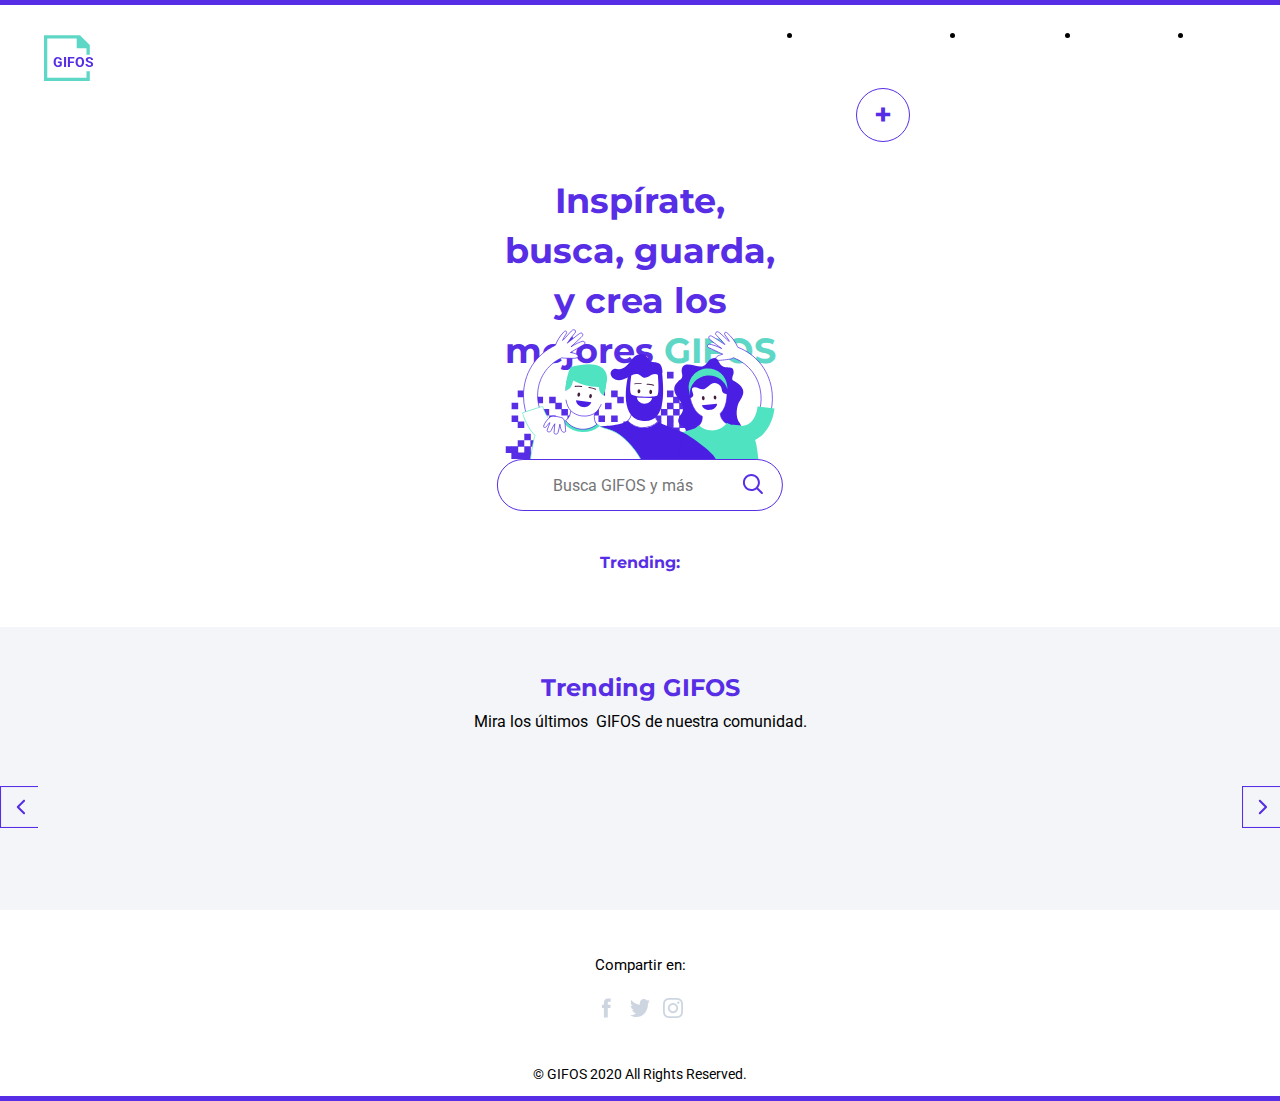
==== index.html @ 9d818194 "Update to styles on Home" ====
<!DOCTYPE html>
<html id="html" lang="en">

<head>
    <meta charset="UTF-8">
    <meta name="viewport" content="width=device-width, initial-scale=1.0">
    <link rel="stylesheet" href="https://cdnjs.cloudflare.com/ajax/libs/font-awesome/4.7.0/css/font-awesome.min.css">
    <link rel="stylesheet" href="./css/main.css">
    <title>GIFOS</title>
    <link rel="shortcut icon" type="image/jpg" href="./assets/Logo-modo-noc.svg" />
</head>

<body class="page-wrapper">
    <div class="border-top"></div>
    <header class="header">
        <div class="logo__container">

            <!--Desktop light mode-->
            <svg width="48.8px" id="logo-desktop__light-mode" height="48.8px" viewBox="0 0 63 60" version="1.1"
                xmlns="http://www.w3.org/2000/svg" xmlns:xlink="http://www.w3.org/1999/xlink">
                <defs>
                    <polygon id="path-1"
                        points="0.494619458 0.526112695 58.2715334 0.526112695 58.2715334 24.1695652 0.494619458 24.1695652">
                    </polygon>
                </defs>
                <g id="GIFOS" stroke="none" stroke-width="1" fill="none" fill-rule="evenodd">
                    <g id="00-UI-Kit" transform="translate(-156.000000, -2463.000000)">
                        <g id="logo-desktop" transform="translate(156.000000, 2463.000000)">
                            <g id="Group-5">
                                <polygon id="Fill-1" fill="#5ED7C6"
                                    points="0 -0.0002 0 59.1084314 59.1086314 59.1084314 59.1086314 46.4422961 54.8865863 46.4422961 54.8865863 54.8863863 4.2220451 54.8863863 4.2220451 4.2218451 42.220451 4.2218451 42.220451 16.8879804 54.8865863 16.8879804 54.8865863 25.332915 59.1086314 25.332915 59.1086314 12.6659353 46.4424961 -0.0002">
                                </polygon>
                                <g id="Group-4" transform="translate(9.000000, 20.000000)">
                                    <mask id="mask-2" fill="white">
                                        <use xlink:href="#path-1"></use>
                                    </mask>
                                    <g id="Clip-3"></g>
                                    <text id="GIFOS" mask="url(#mask-2)" font-family="Roboto-Black, Roboto"
                                        font-size="18" font-weight="700" fill="#572EE5">
                                        <tspan x="3" y="21" class="logo__text">GIFOS</tspan>
                                    </text>
                                </g>
                            </g>
                        </g>
                    </g>
                </g>
            </svg>

            <!--Desktop dark mode-->
            <svg width="48.8px" height="48.8px" class="logo__desktop--noc hidden" viewBox="0 0 63 60" version="1.1"
                xmlns="http://www.w3.org/2000/svg" xmlns:xlink="http://www.w3.org/1999/xlink">
                <defs>
                    <polygon id="path-1"
                        points="0.494619458 0.526112695 58.2715334 0.526112695 58.2715334 24.1695652 0.494619458 24.1695652">
                    </polygon>
                </defs>
                <g id="GIFOS" stroke="none" stroke-width="1" fill="none" fill-rule="evenodd">
                    <g id="16-UI-Kit-Modo-Nocturno" transform="translate(-156.000000, -305.000000)">
                        <g id="Logo-modo-noc" transform="translate(156.000000, 305.000000)">
                            <g id="Group-5">
                                <polygon id="Fill-1" fill="#5ED7C6"
                                    points="0 -0.0002 0 59.1084314 59.1086314 59.1084314 59.1086314 46.4422961 54.8865863 46.4422961 54.8865863 54.8863863 4.2220451 54.8863863 4.2220451 4.2218451 42.220451 4.2218451 42.220451 16.8879804 54.8865863 16.8879804 54.8865863 25.332915 59.1086314 25.332915 59.1086314 12.6659353 46.4424961 -0.0002">
                                </polygon>
                                <g id="Group-4" transform="translate(9.000000, 20.000000)">
                                    <mask id="mask-2" fill="white">
                                        <use xlink:href="#path-1"></use>
                                    </mask>
                                    <g id="Clip-3"></g>
                                    <text id="GIFOS" mask="url(#mask-2)" font-family="Roboto-Black, Roboto"
                                        font-size="18" font-weight="700" fill="#FFFFFF">
                                        <tspan x="3" y="21">GIFOS</tspan>
                                    </text>
                                </g>
                            </g>
                        </g>
                    </g>
                </g>
            </svg>


        </div>
        <nav>
            <!-- <img class="hamburger" id="hamburger" src="./assets/burger.svg" alt="menu-button"> -->
            <div class="hamburger" id="hamburger"></div>
            <div class="hamburger-close"></div>


            <ul class="menu" id="menu">
                <li class="dark-mode mobile"><a href="javascript:void(0)" class="dark-mode-text">Modo Nocturno</a></li>
                <!-- <li class="dark-mode desktop"><a href="javascript:void(0)" class="dark-mode-text">MODO NOCTURNO</a></li> -->
                <li class="menu-separator"></li>
                <li class="day-mode" id="hidden"><a href="javascript:void(0)" class="light-mode-text"></a></li>
                <!-- <li class="menu-separator mobile-separator"></li> -->
                <li><a href="/pages/favorites.html" class="mobile">Favoritos</a></li>
                <!-- <li><a href="/pages/favorites.html">FAVORITOS</a></li> -->
                <li class="menu-separator mobile-separator"></li>
                <li><a href="/pages/my-gifos.html">Mis Gifos</a></li>
                <!-- <li><a href="/pages/my-gifos.html">MIS GIFOS</a></li> -->
                <li class="menu-separator mobile-separator"></li>
                <li class="mobile"><a href="/pages/create-gifo.html">Crear Gifos</a></li>
                <!-- <li class="mobile"><a href="/pages/create-gifo.html">CREAR GIFOS</a></li> -->
            </ul>

            <!-- <ul>
                <li class="link link-mobile"><a href="javascript:void(0)" id="nocturne-mode-mobile">Modo Nocturno</a>
                </li>
                <li class="link link-desktop"><a href="javascript:void(0)" id="nocturne-mode-desktop">MODO NOCTURNO</a>
                </li>

                <li class="menu-separator"></li>

                <li class="link link-mobile"><a href="./pages/favorites.html">Favoritos</a></li>
                <li class="link link-desktop"><a href="./pages/favorites.html">FAVORITOS</a></li>

                <li class="menu-separator"></li>

                <li class="link link-mobile"><a href="./pages/my-gifos.html">Mis GIFOS</a></li>
                <li class="link link-desktop"><a href="./pages/my-gifos.html">MIS GIFOS</a></li>

                <li class="menu-separator"></li>

                <li class="link link-mobile"><a href="./pages/create-gifo.html">Crear GIFO</a></li>

                <li class="menu-separator"></li>

                <li class="button-link"><a href="./pages/create-gifo.html" class="create-gifo-button"
                        aria-label="Crear gifo"></a></li>
            </ul> -->

            <a href="./pages/create-gifo.html">
                <div class="floating-button-container">
                    <div class="floating__button">+</div>
                </div>
            </a>
        </nav>

    </header>

    <section class="hero">
        <div class="hero__container">
            <div class="hero__title--container">
                <h1>Inspírate, busca, guarda, y crea los mejores <span class="hero__container-gifos">GIFOS</span></h1>
            </div>
            <div class="hero__hero-image--container">
                <img src="./assets/ilustra_header.svg" class="hero__image" alt="hero image">
            </div>
            <div class="hero-search-bar-container">
                <div class="hero-search-bar">
                    <input class="hero-search__input" type="text" placeholder="Busca GIFOS y más">
                    <div class="hero-search__separator" id="hero-search__separator"></div>
                    <ul id="hero-search__automcomplete-box">
                        <!--Autocomplete suggestions-->
                    </ul>

                </div>
                <!-- <button type="submit" id="hero__search"><i class="fa fa-search hero__search"></i></button> -->
                <i class="hero__search-icon" id="hero__search-icon"></i>
                <i class="hero__search-toggle-icon" id="hero__search-toggle-icon"></i>
                <i class="hero__cancel-search-icon" id="hero__cancel-search-icon"></i>
            </div>

        </div>

        <div class="hero__trending">
            <p class="hero__trending--title">Trending:</p>
            <p class="hero__trending-terms-container">
                <!--Trending search terms-->
            </p>
        </div>

        <div class="search-results-container">
            <div class="search-bar__line-divider" id="search-bar__line-divider"></div>
            <h3 class="search-title"></h3>
            <div class="search-results"></div>
        </div>
        <div class="button-container">
            <button id="show-more-home" class="show-more-home" type="button">VER MAS</button>
        </div>
    </section>

    <div class="modal" id="modal">
    </div>

    <section class="trending-gifos">
        <div class="trending-gifos-text">
            <h2 class="trending-gifos-text-title">Trending GIFOS</h2>
            <div class="trending-gifos-text-content-container">
                <p class="trending-gifos-text-text-content">Mira los últimos &nbsp;</p>
                <p class="trending-gifos-text-text-content"> GIFOS de nuestra comunidad.</p>
            </div>
        </div>

        <div class="trending-gifos-gif-container">
            <div class="arrow-left"></div>

            <div class="trending-gifos-slider-container">
                <!--Trending GIF results-->
            </div>

            <div class="arrow-right"></div>
        </div>
    </section>

    <footer>
        <div class="footer-social-container">
            <h3>Compartir en:</h3>
            <div class="social-icon-container">
                <a href="https://www.facebook.com/" target="_blank" title="Facebook" class="facebook-icon">
                </a>
                <a href="https://www.twitter.com/" target="_blank" title="Twitter" class="twitter-icon"></a>
                <a href="https://www.instagram.com/" target="_blank" title="Instagram" class="instagram-icon">
                </a>
            </div>
        </div>
        <div class="brand-container">
            <h3>&copy; GIFOS 2020 All Rights Reserved.</h3>
        </div>
    </footer>

    <div class="border-bottom"></div>

    <script type="module" src="./js/main.js"></script>
</body>

</html>
---- css/main.css ----
/* Fonts (Bold)*/
@import url("https://fonts.googleapis.com/css2?family=Montserrat:wght@700&display=swap");
/* Fonts (medium)*/
@import url("https://fonts.googleapis.com/css2?family=Montserrat:wght@500&display=swap");
@import url("https://fonts.googleapis.com/css2?family=Roboto&display=swap");
/*bold*/
/*regular*/
:root {
  --top-bottom-borders: #572EE5;
  --background-main-color: white;
  --primary-color: #572EE5;
  --primary-color-menu-display: var(--primary-color);
  --primary-text-color: var(--primary-color);
  --trending-terms-color: var(--primary-color);
  --input-background: white;
  --input-text-color: black;
  --background-trending-section: #F3F5F8;
  --standard-text-color: black;
  --search-icon: url('../../assets/icon-search.svg');
  --input-close-button: url('../../assets/close.svg');
  --hamburger: url('../../assets/burger.svg');
  --close-hamburger: url('../../assets/close.svg');
  --desktop-logo: url('../../assets/logo-desktop.svg');
  --hero-search-separator: #222326;
  --border: #572EE5;
  --button-background: white;
  --facebook-icon: url('../../assets/icon_facebook.svg');
  --facebook-icon-hover: url('../../assets/icon_facebook_hover.svg');
  --twitter-icon: url('../../assets/icon-twitter.svg');
  --twitter-icon-hover: url('../../assets/icon-twitter-hover.svg');
  --instagram-icon: url('../../assets/icon_instagram.svg');
  --instagram-icon-hover: url('../../assets/icon_instagram-hover.svg');
}

.dark-mode {
  --top-bottom-borders: black;
  --background-main-color: #37383C;
  --primary-color: white;
  --primary-color-menu-display: black;
  --primary-text-color: var(--primary-color);
  --trending-terms-color: var(--primary-color);
  --input-background: var(--background-main-color);
  --input-text-color: var(--primary-color);
  --auto-complete-text: var(--primary-color);
  --auto-complete-text-on-hover: #2e2d2d;
  --background-trending-section: #222326;
  --standard-text-color: var(--primary-color);
  --search-icon: url('../../assets/icon-search-modo-noct.svg');
  --input-close-button: url('../../assets/close-modo-noct.svg');
  --hamburger: url('../../assets/burger-modo-noct.svg');
  --close-hamburger: url('../../assets/close-modo-noct.svg');
  --hero-search-separator: white;
  --desktop-logo: url('../../assets/Logo-modo-noc.svg');
  --border: white;
  --button-background: #37383C;
  --facebook-icon: url('../../assets/icon_facebook.svg');
  --facebook-icon-hover: url('../../assets/icon_facebook_noc.svg');
  --twitter-icon: url('../../assets/icon-twitter.svg');
  --twitter-icon-hover: url('../../assets/icon_twitter_noc.svg');
  --instagram-icon: url('../../assets/icon_instagram.svg');
  --instagram-icon-hover: url('../../assets/icon_instagram_noc.svg');
}

/*Resets */
*, html {
  margin: 0;
  padding: 0;
  -webkit-box-sizing: border-box;
          box-sizing: border-box;
}

/* Utilities*/
.hidden {
  display: none;
}

#hidden {
  display: none;
}

.unhidden {
  display: block;
}

.title {
  line-height: 30px;
  font-family: "Montserrat", sans-serif;
  color: #572EE5;
  font-weight: 700;
  text-align: center;
}

.page-wrapper {
  margin: 0 auto;
}

.icon-container {
  display: -webkit-box;
  display: -ms-flexbox;
  display: flex;
  position: absolute;
  top: 10px;
  right: 5px;
  opacity: 0;
}

.gif-user {
  display: none;
}

.gif-title {
  display: none;
}

.search-results__gif-container:hover .icon-container {
  opacity: 1;
}

.search-results__gif-container:hover .gif-user {
  position: absolute;
  bottom: 80px;
  left: 18px;
  font-family: "Roboto", sans-serif;
  font-weight: 400;
  font-size: 15px;
  color: #FFFFFF;
  text-align: left;
  opacity: 1;
  display: block;
}

.search-results__gif-container:hover .gif-title {
  position: absolute;
  bottom: 40px;
  left: 18px;
  font-family: 'Roboto', sans-serif;
  font-weight: 700;
  font-size: 16px;
  color: #FFFFFF;
  text-align: left;
  opacity: 1;
  height: 36px;
  width: 80%;
  display: block;
}

.icon-fav-false {
  height: 32px;
  width: 32px;
  background-image: url("../../assets/icon-fav.svg");
  background-color: #cccccc;
  /* Used if the image is unavailable */
  background-position: center;
  /* Center the image */
  background-repeat: no-repeat;
  /* Do not repeat the image */
  background-size: contain;
  /* Resize the background image to cover the entire container */
  border-radius: 6px;
  cursor: pointer;
  opacity: 0.7;
  margin-left: 21px;
}

.icon-fav-false:hover {
  background-image: url("../../assets/icon-fav-hover.svg");
  background-color: #FFFFFF;
  opacity: 1;
}

.icon-fav-false:active {
  background-image: url("../../assets/icon-fav-active.svg");
  background-color: #FFFFFF;
  -webkit-transform: scale(0.98);
          transform: scale(0.98);
}

.icon-fav-true {
  height: 32px;
  width: 32px;
  background-image: url("../../assets/icon-fav-active.svg");
  background-color: #cccccc;
  /* Used if the image is unavailable */
  background-position: center;
  /* Center the image */
  background-repeat: no-repeat;
  /* Do not repeat the image */
  background-size: contain;
  /* Resize the background image to cover the entire container */
  border-radius: 6px;
  cursor: pointer;
  opacity: 0.9;
  margin-left: 21px;
}

.icon-fav-true:hover {
  background-image: url("../../assets/icon-fav-active.svg");
  background-color: #FFFFFF;
  opacity: 1;
}

.icon-fav-true:active {
  background-image: url("../../assets/icon-fav.svg");
  background-color: #FFFFFF;
  -webkit-transform: scale(0.98);
          transform: scale(0.98);
}

.icon-download {
  height: 32px;
  width: 32px;
  background-image: url("../../assets/icon-download.svg");
  background-color: #cccccc;
  /* Used if the image is unavailable */
  background-position: center;
  /* Center the image */
  background-repeat: no-repeat;
  /* Do not repeat the image */
  background-size: contain;
  /* Resize the background image to cover the entire container */
  border-radius: 6px;
  cursor: pointer;
  opacity: 0.7;
  margin-left: 11px;
}

.icon-download:hover {
  background-image: url("../../assets/icon-download-hover.svg");
  background-color: #FFFFFF;
  opacity: 1;
}

.icon-download:active {
  -webkit-transform: scale(0.98);
          transform: scale(0.98);
}

.icon-expand {
  height: 32px;
  width: 32px;
  background-image: url("../../assets/icon-max-normal.svg");
  background-color: #cccccc;
  /* Used if the image is unavailable */
  background-position: center;
  /* Center the image */
  background-repeat: no-repeat;
  /* Do not repeat the image */
  background-size: contain;
  /* Resize the background image to cover the entire container */
  border-radius: 6px;
  cursor: pointer;
  opacity: 0.7;
  margin-right: 5px;
  margin-left: 10px;
}

.icon-expand:hover {
  background-image: url("../../assets/icon-max-hover.svg");
  background-color: #FFFFFF;
  opacity: 1;
}

.icon-expand:active {
  -webkit-transform: scale(0.98);
          transform: scale(0.98);
}

footer {
  border-bottom: 5px solid var(--top-bottom-borders);
  background-color: var(--background-main-color);
}

.footer-social-container {
  padding-top: 46px;
}

.footer-social-container h3 {
  font-family: "Roboto", sans-serif;
  font-weight: 400;
  font-size: 15px;
  color: var(--standard-text-color);
  letter-spacing: 0;
  text-align: center;
}

.footer-social-container .social-icon-container {
  display: -webkit-box;
  display: -ms-flexbox;
  display: flex;
  -ms-flex-pack: distribute;
      justify-content: space-around;
  -webkit-box-align: center;
      -ms-flex-align: center;
          align-items: center;
  text-align: center;
  width: 100px;
  padding-top: 24px;
  margin: 0 auto;
}

.footer-social-container .social-icon-container a {
  text-decoration: none;
}

.footer-social-container .social-icon-container .facebook-icon {
  height: 20px;
  width: 20px;
  background-image: var(--facebook-icon);
  background-color: transparent;
  background-position: center;
  background-repeat: no-repeat;
  background-size: contain;
  cursor: pointer;
}

.footer-social-container .social-icon-container .facebook-icon:hover {
  background-image: var(--facebook-icon-hover);
}

.footer-social-container .social-icon-container .twitter-icon {
  height: 20px;
  width: 20px;
  background-image: var(--twitter-icon);
  background-color: transparent;
  background-position: center;
  background-repeat: no-repeat;
  background-size: contain;
  cursor: pointer;
}

.footer-social-container .social-icon-container .twitter-icon:hover {
  background-image: var(--twitter-icon-hover);
}

.footer-social-container .social-icon-container .instagram-icon {
  height: 20px;
  width: 20px;
  background-image: var(--instagram-icon);
  background-color: transparent;
  background-position: center;
  background-repeat: no-repeat;
  background-size: contain;
  cursor: pointer;
}

.footer-social-container .social-icon-container .instagram-icon:hover {
  background-image: var(--instagram-icon-hover);
}

.brand-container h3 {
  font-family: "Roboto", sans-serif;
  font-weight: 400;
  font-size: 14px;
  color: var(--standard-text-color);
  letter-spacing: 0;
  line-height: 20px;
  text-align: center;
  padding-top: 46px;
  padding-bottom: 12px;
}

/*Header*/
.border-top {
  border-top: solid var(--top-bottom-borders) 5px;
}

header {
  display: -webkit-box;
  display: -ms-flexbox;
  display: flex;
  -webkit-box-pack: justify;
      -ms-flex-pack: justify;
          justify-content: space-between;
  height: 95px;
  background-color: var(--background-main-color);
}

.header {
  background-color: var(--background-main-color);
}

.logo__container {
  margin-left: 22px;
}

.logo__container svg {
  margin-top: 29px;
  margin-left: 22px;
}

.logo__desktop, .logo__desktop--noc {
  width: 68px;
  height: 60px;
}

/*Hamburguer Menu*/
.hamburger {
  background-image: var(--hamburger);
  width: 15px;
  margin: 47px 26px 34px 0;
  height: 14px;
  -webkit-box-ordinal-group: 3;
      -ms-flex-order: 2;
          order: 2;
  z-index: 2000;
}

@media screen and (min-width: 980px) {
  .hamburger {
    display: none;
  }
}

.hamburger.hamburger-close {
  display: block;
  background-image: var(--close-hamburger);
  width: 15px;
  margin: 47px 26px 34px 0;
  height: 14px;
  -webkit-box-ordinal-group: 3;
      -ms-flex-order: 2;
          order: 2;
  z-index: 2000;
  position: relative;
  top: -61px;
}

@media screen and (min-width: 980px) {
  .hamburger.hamburger-close {
    display: none;
  }
}

.unhide {
  display: block;
}

.hide {
  display: none;
}

.menu {
  display: none;
}

@media screen and (min-width: 980px) {
  .menu {
    display: -webkit-box;
    display: -ms-flexbox;
    display: flex;
    -webkit-box-pack: justify;
        -ms-flex-pack: justify;
            justify-content: space-between;
  }
}

.menu.display {
  display: -webkit-box;
  display: -ms-flexbox;
  display: flex;
  -webkit-box-orient: vertical;
  -webkit-box-direction: normal;
      -ms-flex-direction: column;
          flex-direction: column;
  -webkit-box-pack: center;
      -ms-flex-pack: center;
          justify-content: center;
  width: 100vw;
  height: 100vh;
  max-height: 100vh;
  background-color: var(--primary-color-menu-display);
  opacity: 1;
  z-index: 100;
  top: 95px;
  position: absolute;
  left: 0;
  text-align: center;
}

ul#menu li a {
  color: #FFFFFF;
  font-family: 'Montserrat', sans-serif;
  font-size: 15px;
  font-weight: 700;
  letter-spacing: 0;
  line-height: 60px;
  text-decoration: none;
  position: relative;
  padding-bottom: 2px;
  top: -21rem;
}

ul#menu li a::after {
  background: none repeat scroll 0 0 transparent;
  content: "";
  bottom: 0;
  display: block;
  height: 2px;
  left: 50%;
  position: absolute;
  background: #5ED7C6;
  -webkit-transition: width 0.3s ease 0s, left 0.3s ease 0s;
  transition: width 0.3s ease 0s, left 0.3s ease 0s;
  width: 0;
}

ul#menu li a:hover::after {
  width: 100%;
  left: 0;
}

ul#menu a, a:active, .menu-separator {
  position: relative;
  top: -21rem;
}

.menu-separator {
  opacity: 0.5;
  border: 1px solid white;
  width: 41px;
  background-color: white;
  list-style-type: none;
  margin: 0 auto;
}

a {
  color: white;
  font-family: "Montserrat", sans-serif;
  font-size: 15px;
  font-weight: 700;
  letter-spacing: 0;
  line-height: 60px;
  text-decoration: none;
  position: relative;
  padding-bottom: 2px;
}

a:link, a:visited {
  text-decoration: none;
}

@media screen and (min-width: 980px) {
  .floating-button-container {
    margin-top: 23px;
    margin-right: 156px;
    margin-left: 53px;
  }
}

/*Floating Action Button*/
.floating__button {
  border-radius: 100%;
  background-color: white;
  width: 54px;
  height: 54px;
  color: var(--primary-color);
  outline: none;
  border: 1px solid var(--primary-color);
  display: none;
}

@media screen and (min-width: 980px) {
  .floating__button {
    display: -webkit-box;
    display: -ms-flexbox;
    display: flex;
    -webkit-box-pack: center;
        -ms-flex-pack: center;
            justify-content: center;
    -webkit-box-align: center;
        -ms-flex-align: center;
            align-items: center;
    font-size: 30px;
    font-weight: 700;
    cursor: pointer;
  }
}

@media screen and (min-width: 980px) {
  .floating__button:hover {
    background-color: var(--primary-color);
    color: white;
    -webkit-transition: all ease 0.3s;
    transition: all ease 0.3s;
  }
}

.kc_fab_main_btn:focus {
  -webkit-transform: scale(1.1);
          transform: scale(1.1);
  transform: rotate(45deg);
  -ms-transform: rotate(45deg);
  -webkit-transform: rotate(45deg);
}

.favoritos__title--container {
  width: 100%;
  display: -webkit-box;
  display: -ms-flexbox;
  display: flex;
  -webkit-box-align: center;
      -ms-flex-align: center;
          align-items: center;
  -ms-flex-line-pack: center;
      align-content: center;
  -webkit-box-pack: center;
      -ms-flex-pack: center;
          justify-content: center;
  -webkit-box-orient: vertical;
  -webkit-box-direction: normal;
      -ms-flex-direction: column;
          flex-direction: column;
}

.favoritos-gif-container {
  position: relative;
  display: -ms-grid;
  display: grid;
  -ms-grid-columns: (minmax(220px, 330px))[4];
      grid-template-columns: repeat(4, minmax(220px, 330px));
  gap: 30px;
  padding: 0 156px;
}

@media screen and (min-width: 499px) {
  .favoritos-gif-container {
    -ms-grid-columns: (auto)[4];
        grid-template-columns: repeat(4, auto);
  }
}

.favoritos-container {
  text-align: center;
}

.title-favoritos {
  margin-bottom: 46px;
}

.show-more-favorites {
  width: 127px;
  height: 50px;
  border: 1px solid #572EE5;
  border-radius: 25px;
  font-family: "Montserrat", sans-serif;
  font-weight: 700;
  font-size: 13px;
  background-color: white;
  color: #572EE5;
  letter-spacing: 0;
  text-align: center;
  display: none;
}

.show-more-favorites:hover {
  color: white;
  background-color: #572EE5;
  cursor: pointer;
}

.show-more-favorites:active {
  -webkit-transform: scale(0.98);
          transform: scale(0.98);
}

.show-more-favorites:focus {
  outline: none;
}

.no-results-container {
  -ms-grid-column: 1;
  -ms-grid-column-span: 5;
  grid-column: 1 / span 5;
  margin-top: 100px;
  margin-bottom: 150px;
}

.no-results-container img {
  height: 150px;
  width: 100%;
}

.no-results-container p {
  font-family: "Montserrat", sans-serif;
  font-weight: 700;
  font-size: 22px;
  color: #5ED7C6;
  text-align: center;
  line-height: 25px;
  margin-top: 30px;
}

.favorites-container {
  display: -ms-grid;
  display: grid;
  position: relative;
  gap: 30px;
  -ms-grid-columns: (minmax(220px, 330px))[4];
      grid-template-columns: repeat(4, minmax(220px, 330px));
  padding: 0 156px;
}

.favorites-gif__container {
  position: relative;
  height: 200px;
  width: 100%;
  overflow: hidden;
}

.favorites-gif__container:hover .trending-gifos-gif__overlay {
  opacity: 0.7;
  width: 100%;
  height: 100%;
}

.favorites-gif__container:hover .icon-container {
  opacity: 1;
}

.favorites-gif__container:hover .gif-user {
  position: absolute;
  bottom: 80px;
  left: 18px;
  font-family: "Roboto", sans-serif;
  font-weight: 400;
  font-size: 15px;
  color: #FFFFFF;
  text-align: left;
  opacity: 1;
  display: block;
}

.favorites-gif__container:hover .gif-title {
  position: absolute;
  bottom: 40px;
  left: 18px;
  font-family: 'Roboto', sans-serif;
  font-weight: 700;
  font-size: 16px;
  color: #FFFFFF;
  text-align: left;
  opacity: 1;
  height: 36px;
  width: 80%;
  display: block;
}

.my-gifos {
  padding-top: 35px;
}

.my-gifos__title--container {
  display: -webkit-box;
  display: -ms-flexbox;
  display: flex;
  width: 100%;
  -webkit-box-align: center;
      -ms-flex-align: center;
          align-items: center;
  -ms-flex-line-pack: center;
      align-content: center;
  -webkit-box-orient: vertical;
  -webkit-box-direction: normal;
      -ms-flex-direction: column;
          flex-direction: column;
}

.mis-gifos-gif-container {
  position: relative;
  display: -ms-grid;
  display: grid;
  -ms-grid-columns: (minmax(220px, 330px))[4];
      grid-template-columns: repeat(4, minmax(220px, 330px));
  gap: 30px;
  padding: 0 156px;
}

@media screen and (min-width: 499px) {
  .mis-gifos-gif-container {
    -ms-grid-columns: (auto)[4];
        grid-template-columns: repeat(4, auto);
  }
}

.mis-gifos-gif__container {
  position: relative;
  height: 200px;
  width: 100%;
  overflow: hidden;
}

.mis-gifos-gif__container:hover .trending-gifos-gif__overlay {
  opacity: 0.7;
  width: 100%;
  height: 100%;
}

.mis-gifos-gif__container:hover .icon-container {
  opacity: 1;
}

.mis-gifos-gif__container:hover .gif-user {
  position: absolute;
  bottom: 80px;
  left: 18px;
  font-family: "Roboto", sans-serif;
  font-weight: 400;
  font-size: 15px;
  color: #FFFFFF;
  text-align: left;
  opacity: 1;
  display: block;
}

.mis-gifos-gif__container:hover .gif-title {
  position: absolute;
  bottom: 40px;
  left: 18px;
  font-family: 'Roboto', sans-serif;
  font-weight: 700;
  font-size: 16px;
  color: #FFFFFF;
  text-align: left;
  opacity: 1;
  height: 36px;
  width: 80%;
  display: block;
}

/* Hero Section*/
.hero {
  display: -webkit-box;
  display: -ms-flexbox;
  display: flex;
  -webkit-box-orient: vertical;
  -webkit-box-direction: normal;
      -ms-flex-direction: column;
          flex-direction: column;
  -webkit-box-pack: center;
      -ms-flex-pack: center;
          justify-content: center;
  background-color: var(--background-main-color);
}

.hero__image {
  width: 273px;
  height: 130px;
  margin-bottom: -53px;
  margin-left: 22px;
}

@media screen and (min-width: 499px) {
  .hero__image {
    position: relative;
    top: 53px;
    width: 100%;
    height: auto;
    margin: 0 auto;
  }
}

.hero__container {
  display: -webkit-box;
  display: -ms-flexbox;
  display: flex;
  -webkit-box-orient: vertical;
  -webkit-box-direction: normal;
      -ms-flex-direction: column;
          flex-direction: column;
  margin: 0 auto;
}

.hero__container .hero__title--container {
  margin: 0 auto;
}

.hero__container h1 {
  font-family: "Montserrat", sans-serif;
  font-weight: 700;
  font-size: 25px;
  color: var(--primary-color);
  text-align: center;
  line-height: 33px;
  width: 286px;
  text-align: center;
}

@media screen and (min-width: 980px) {
  .hero__container h1 {
    max-width: 600px;
    height: 100px;
    font-size: 35px;
    line-height: 50px;
    text-align: center;
    margin-top: 76px;
  }
}

.hero__container .hero__hero-image--container {
  display: -webkit-box;
  display: -ms-flexbox;
  display: flex;
  position: relative;
  min-width: 273px;
  height: 130px;
}

.hero__container .hero__container-gifos {
  color: #5ED7C6;
}

.hero-search-bar-container {
  display: -webkit-box;
  display: -ms-flexbox;
  display: flex;
  position: relative;
  left: 85%;
  -webkit-transform: translateX(-85%);
          transform: translateX(-85%);
  z-index: 99;
  max-width: 551px;
  top: 53px;
}

.hero-search-bar-container .hero-search-bar {
  position: absolute;
  background-color: var(--input-background);
  width: 100%;
  border: 1px solid var(--primary-color);
  border-radius: 27px;
}

.hero-search-bar-container .hero-search__input {
  height: 50px;
  width: 100%;
  background: transparent;
  outline: none;
  border-radius: 27px;
  padding: 0px 55px;
  font-family: 'Roboto', sans-serif;
  font-weight: 400;
  font-size: 16px;
  color: var(--input-text-color);
  text-align: left;
  border: none;
}

@media screen and (min-width: 499px) {
  .hero-search-bar-container .hero-search__input {
    max-width: 551px;
  }
  .hero-search-bar-container .hero-search__input ::-webkit-input-placeholder {
    font-family: "Roboto", sans-serif;
    color: #9CAFC3;
    font-size: 16px;
  }
  .hero-search-bar-container .hero-search__input :-ms-input-placeholder {
    font-family: "Roboto", sans-serif;
    color: #9CAFC3;
    font-size: 16px;
  }
  .hero-search-bar-container .hero-search__input ::-ms-input-placeholder {
    font-family: "Roboto", sans-serif;
    color: #9CAFC3;
    font-size: 16px;
  }
  .hero-search-bar-container .hero-search__input ::placeholder {
    font-family: "Roboto", sans-serif;
    color: #9CAFC3;
    font-size: 16px;
  }
}

.hero-search-bar-container .search-bar__line-divider {
  display: block;
  height: 0.5px;
  background-color: #9cafc3;
  width: 157px;
  margin-top: 119px;
  margin-bottom: 43px;
  position: relative;
  left: 50%;
  -webkit-transform: translateX(-50%);
          transform: translateX(-50%);
  opacity: 0.5;
}

@media screen and (min-width: 600px) {
  .hero-search-bar-container .search-bar__line-divider {
    position: relative;
    left: 50%;
    -webkit-transform: translateX(-50%);
            transform: translateX(-50%);
    opacity: 0.5;
    height: 0.5px;
    background-color: #9CAFC3;
    display: none;
    width: 338px;
    margin-top: 74px;
    margin-bottom: 84px;
  }
}

.hero-search-bar-container .hero-search__automcomplete-box {
  overflow-y: auto;
}

.hero-search-bar-container .hero-search__autocomplete-suggestion {
  font-family: "Montserrat", sans-serif;
  font-weight: 400;
  font-size: 18px;
  text-align: left;
  padding: 8px 12px;
  width: 105%;
  border-radius: 3px;
  cursor: default;
  list-style-image: var(--search-icon);
  opacity: 0.5;
  cursor: default;
  -webkit-transform: scale(0.85);
          transform: scale(0.85);
  color: var(--auto-complete-text);
}

.hero-search-bar-container .hero-search__autocomplete-suggestion:hover {
  background-color: var(--auto-complete-text-on-hover);
}

.hero-search-bar-container .hero__search-icon {
  position: absolute;
  left: 20px;
  top: 15px;
  height: 20px;
  width: 20px;
  background-image: var(--search-icon);
  background-repeat: no-repeat;
  background-position: center;
  background-size: cover;
  opacity: 0.6;
  display: none;
  cursor: pointer;
}

.hero-search-bar-container .hero__search-icon:active {
  -webkit-transform: scale(0.9);
          transform: scale(0.9);
}

.hero-search-bar-container .hero__search-toggle-icon {
  position: absolute;
  right: 20px;
  top: 15px;
  height: 20px;
  width: 20px;
  background-image: var(--search-icon);
  background-repeat: no-repeat;
  background-position: center;
  background-size: cover;
  cursor: pointer;
}

.hero-search-bar-container .hero__cancel-search-icon {
  position: absolute;
  right: 20px;
  top: 15px;
  height: 20px;
  width: 20px;
  background-image: var(--input-close-button);
  background-repeat: no-repeat;
  background-position: center;
  background-size: cover;
  -webkit-transform: scale(0.9);
          transform: scale(0.9);
  cursor: pointer;
  display: none;
}

@media screen and (min-width: 499px) {
  .hero-search__separator {
    position: relative;
    left: 50%;
    -webkit-transform: translateX(-50%);
            transform: translateX(-50%);
    width: 300px;
    opacity: 0.5;
    height: 0.5px;
    background-color: var(--hero-search-separator);
    display: none;
  }
}

.hero__trending-terms-container {
  text-align: center;
  font-family: "Montserrat", sans-serif;
  font-weight: 500;
  font-size: 14px;
  color: var(--primary-color);
  text-align: center;
  line-height: 25px;
  cursor: pointer;
  position: relative;
  width: 225px;
  height: auto;
}

@media screen and (min-width: 499px) {
  .hero__trending-terms-container .hero__trending-terms {
    font-family: "Montserrat", sans-serif;
    font-weight: 500;
    font-size: 16px;
    color: var(--trending-terms-color);
    text-align: center;
    line-height: 25px;
    cursor: pointer;
  }
  .hero__trending-terms-container .hero__trending-terms:hover {
    text-decoration: underline;
    background-color: var(--auto-complete-text-on-hover);
  }
}

.hero__trending {
  display: -webkit-box;
  display: -ms-flexbox;
  display: flex;
  -webkit-box-orient: vertical;
  -webkit-box-direction: normal;
      -ms-flex-direction: column;
          flex-direction: column;
  -webkit-box-pack: center;
      -ms-flex-pack: center;
          justify-content: center;
  margin: 0 auto;
  line-height: 25px;
  position: relative;
  top: 86px;
  z-index: 1;
}

.hero__trending .hero__trending--title {
  font-family: "Montserrat", sans-serif;
  color: var(--primary-color);
  text-align: center;
  font-weight: 700;
  margin-top: 58px;
}

a, a:link, a:visited, a:active {
  text-decoration: none;
}

@media screen and (min-width: 499px) {
  #hero__search {
    border: none;
    background: transparent;
  }
}

@media screen and (min-width: 499px) {
  #hero-search-live-search {
    border: solid 1px var(--primary-color);
    margin-top: 3.1rem;
    width: 550px;
    border: 1px solid var(--primary-color);
    border-bottom-left-radius: 27px;
    border-bottom-right-radius: 27px;
    display: block;
    padding: 3.4rem;
    border-top-left-radius: 30px;
    border-top-right-radius: 30px;
  }
  .live-search-icon {
    color: #9CAFC3;
    width: 15.8px;
    height: 15.8px;
    margin-right: 14.6px;
  }
}

.mascotas-gif-container {
  margin: 0 21px;
  display: -ms-grid;
  display: grid;
  -ms-grid-columns: 1fr 1fr;
      grid-template-columns: 1fr 1fr;
  -ms-grid-rows: (1fr)[auto];
      grid-template-rows: repeat(auto, 1fr);
  gap: 21px;
}

.mascotas-container {
  text-align: center;
}

.title-mascotas {
  margin-bottom: 38px;
  font-size: 25px;
}

.ver-mas-container {
  text-align: center;
  margin: 78px auto;
}

.ver-mas {
  border-radius: 25px;
  border: 1px solid #572EE5;
  width: 127px;
  height: 50px;
  font-family: "Montserrat", sans-serif;
  padding: 18px 31.5px 16px 32.5px;
  font-size: 13px;
  font-weight: bold;
}

.separator-container {
  display: -webkit-box;
  display: -ms-flexbox;
  display: flex;
  -webkit-box-pack: center;
      -ms-flex-pack: center;
          justify-content: center;
}

.separator {
  width: 157px;
  height: 1px;
  text-align: center;
  background-color: #9CAFC3;
  opacity: .5;
  margin-top: 35px;
  margin-bottom: 43px;
}

/*Dark Mode*/
#dark-mode-gray__header {
  background-color: #37383C;
}

#dark-mode-gray__header svg #GIFOS {
  fill: white;
}

#dark-mode-gray__header .floating__button {
  border: none;
}

#dark-mode-gray__header a {
  color: white;
}

#dark-mode-gray__hero {
  background-color: #37383C;
}

#dark-mode-gray__hero h1, #dark-mode-gray__hero h3, #dark-mode-gray__hero i, #dark-mode-gray__hero p, #dark-mode-gray__hero span, #dark-mode-gray__hero ul > li {
  color: white;
}

#dark-mode-gray__hero #hero-search-live-search {
  border: 1px solid white;
}

#dark-mode-gray__hero .hero-search__input {
  background-color: #37383C;
  border: 1px solid white;
  color: white;
}

#dark-mode-gray__hero #hero-search__input::-webkit-input-placeholder {
  color: #9CAFC3;
}

#dark-mode-gray__hero #hero-search__input:-ms-input-placeholder {
  color: #9CAFC3;
}

#dark-mode-gray__hero #hero-search__input::-ms-input-placeholder {
  color: #9CAFC3;
}

#dark-mode-gray__hero #hero-search__input::placeholder {
  color: #9CAFC3;
}

.hero__search--dark-mode-icon {
  list-style-image: var(--autocomplete-suggestion-list-style-image);
}

#hero-search-bar {
  border: none;
}

.hero-search__autocomplete-suggestion {
  list-style-image: var(--autocomplete-suggestion-list-style-image);
}

#dark-mode-gray__footer {
  background-color: #37383C;
  margin-bottom: 0;
  margin-top: 0;
  height: 116px;
}

#dark-mode-gray__footer p, #dark-mode-gray__footer li {
  color: white;
}

#dark-mode-gray__footer .footer {
  margin-top: 0;
  padding: 25px 0;
  margin-bottom: 0;
}

#dark-mode-dark-gray__trending-gifos {
  background-color: #222326;
  margin-top: 0;
}

#dark-mode-dark-gray__trending-gifos h2, #dark-mode-dark-gray__trending-gifos p {
  color: white;
}

#dark-mode-dark-gray__trending-gifos .trending-gifos-gif-container {
  margin-bottom: 0px;
}

#dark-mode-dark-black__top-border {
  border-top: solid black 5px;
}

#dark-mode-dark-black__bottom-border {
  border-bottom: solid black 5px;
}

.text-white {
  color: white;
}

.recording-section {
  padding-top: 107px;
  display: -webkit-box;
  display: -ms-flexbox;
  display: flex;
  -webkit-box-orient: horizontal;
  -webkit-box-direction: normal;
      -ms-flex-direction: row;
          flex-direction: row;
}

.recording-section .camera-column {
  display: none;
}

.recording-section .recording-column {
  display: -webkit-box;
  display: -ms-flexbox;
  display: flex;
  -webkit-box-orient: vertical;
  -webkit-box-direction: normal;
      -ms-flex-direction: column;
          flex-direction: column;
  -webkit-box-flex: 100%;
      -ms-flex: 100%;
          flex: 100%;
  max-width: 100%;
  -webkit-box-pack: center;
      -ms-flex-pack: center;
          justify-content: center;
  -webkit-box-align: center;
      -ms-flex-align: center;
          align-items: center;
  padding: 0 22px;
}

.recording-section .recording-column .recording-container {
  display: -webkit-box;
  display: -ms-flexbox;
  display: flex;
  -webkit-box-pack: center;
      -ms-flex-pack: center;
          justify-content: center;
  -webkit-box-align: center;
      -ms-flex-align: center;
          align-items: center;
  position: relative;
  height: 390px;
  width: 100%;
  border: 1px solid #572EE5;
  display: flex;
  justify-content: center;
  align-items: center;
}

.recording-section .recording-column .recording-container .corner {
  position: absolute;
  height: 25px;
  width: 25px;
}

.recording-section .recording-column .recording-container .top-left {
  border-top: 1px solid #5ED7C6;
  border-left: 1px solid #5ED7C6;
  top: 20px;
  left: 20px;
}

.recording-section .recording-column .recording-container .top-right {
  border-top: 1px solid #5ED7C6;
  border-right: 1px solid #5ED7C6;
  top: 20px;
  right: 20px;
}

.recording-section .recording-column .recording-container .bottom-left {
  border-bottom: 1px solid #5ED7C6;
  border-left: 1px solid #5ED7C6;
  bottom: 20px;
  left: 20px;
}

.recording-section .recording-column .recording-container .bottom-right {
  border-bottom: 1px solid #5ED7C6;
  border-right: 1px solid #5ED7C6;
  bottom: 20px;
  right: 20px;
}

.recording-section .recording-column .recording-container .recording-video-container {
  position: relative;
  height: 82%;
  width: 70%;
  display: -webkit-box;
  display: -ms-flexbox;
  display: flex;
  -webkit-box-pack: center;
      -ms-flex-pack: center;
          justify-content: center;
  -webkit-box-align: center;
      -ms-flex-align: center;
          align-items: center;
  -webkit-box-orient: vertical;
  -webkit-box-direction: normal;
      -ms-flex-direction: column;
          flex-direction: column;
}

.recording-section .recording-column .recording-container .recording-video-container .create-gif-title {
  font-family: "Montserrat", sans-serif;
  font-weight: 700;
  font-size: 22px;
  color: #572EE5;
  text-align: center;
  line-height: 35px;
}

.recording-section .recording-column .recording-container .recording-video-container .create-gif-title span {
  color: #5ED7C6;
}

.recording-section .recording-column .recording-container .recording-video-container .create-gif-message {
  font-family: "Roboto", sans-serif;
  font-weight: 400;
  font-size: 14px;
  color: black;
  text-align: center;
  line-height: 29px;
}

.recording-section .recording-column .recording-container .recording-video-container .canvas-container {
  width: 100%;
  height: 100%;
  display: none;
}

.recording-section .recording-column .recording-container .recording-video-container img {
  width: 100%;
  height: 100%;
}

.recording-section .recording-column .recording-container .recording-video-container .upload-overlay {
  position: absolute;
  top: 0;
  bottom: 0;
  left: 0;
  right: 0;
  height: 100%;
  width: 100%;
  opacity: 0.6;
  -webkit-transition: .2s ease;
  transition: .2s ease;
  background-color: #572EE5;
  display: none;
}

.recording-section .recording-column .recording-container .recording-video-container .upload-loader {
  position: absolute;
  top: 40%;
  background-image: url("../../assets/loader.svg");
  background-position: center;
  background-repeat: no-repeat;
  background-size: contain;
  height: 24px;
  width: 24px;
  -webkit-animation: spin 2s linear infinite;
          animation: spin 2s linear infinite;
  display: none;
}

@-webkit-keyframes spin {
  0% {
    -webkit-transform: rotate(0deg);
            transform: rotate(0deg);
  }
  100% {
    -webkit-transform: rotate(360deg);
            transform: rotate(360deg);
  }
}

@keyframes spin {
  0% {
    -webkit-transform: rotate(0deg);
            transform: rotate(0deg);
  }
  100% {
    -webkit-transform: rotate(360deg);
            transform: rotate(360deg);
  }
}

.recording-section .recording-column .recording-container .recording-video-container .upload-ok {
  position: absolute;
  left: 50%;
  -webkit-transform: translateX(-50%);
          transform: translateX(-50%);
  top: 40%;
  background-image: url("../../assets/ok.svg");
  background-position: center;
  background-repeat: no-repeat;
  background-size: contain;
  height: 24px;
  width: 24px;
  display: none;
}

.recording-section .recording-column .recording-container .recording-video-container .upload-message {
  position: absolute;
  left: 50%;
  -webkit-transform: translateX(-50%);
          transform: translateX(-50%);
  top: 50%;
  font-family: "Montserrat", sans-serif;
  font-weight: 700;
  font-size: 15px;
  color: white;
  text-align: center;
  display: none;
}

.recording-section .recording-column .recording-container .recording-video-container .icon-container {
  display: -webkit-box;
  display: -ms-flexbox;
  display: flex;
  position: absolute;
  top: 10px;
  right: 5px;
  opacity: 1;
}

.recording-section .recording-column .recording-container .recording-video-container .icon-container .icon-download {
  height: 32px;
  width: 32px;
  background-image: url("../../assets/icon-download.svg");
  background-color: #cccccc;
  /* Used if the image is unavailable */
  background-position: center;
  /* Center the image */
  background-repeat: no-repeat;
  /* Do not repeat the image */
  background-size: contain;
  /* Resize the background image to cover the entire container */
  border-radius: 6px;
  cursor: pointer;
  opacity: 0.7;
  margin-right: 10px;
}

.recording-section .recording-column .recording-container .recording-video-container .icon-container .icon-download:hover {
  background-image: url("../../assets/icon-download-hover.svg");
  background-color: #FFFFFF;
  opacity: 1;
}

.recording-section .recording-column .recording-container .recording-video-container .icon-container .icon-download:active {
  -webkit-transform: scale(0.98);
          transform: scale(0.98);
}

.recording-section .recording-column .recording-container .recording-video-container .icon-container .icon-link {
  height: 32px;
  width: 32px;
  background-image: url("../../assets/icon-link-normal.svg");
  background-color: #cccccc;
  /* Used if the image is unavailable */
  background-position: center;
  /* Center the image */
  background-repeat: no-repeat;
  /* Do not repeat the image */
  background-size: contain;
  /* Resize the background image to cover the entire container */
  border-radius: 6px;
  cursor: pointer;
  opacity: 0.7;
  margin-right: 5px;
}

.recording-section .recording-column .recording-container .recording-video-container .icon-container .icon-link:hover {
  background-image: url("../../assets/icon-link-hover.svg");
  background-color: #FFFFFF;
  opacity: 1;
}

.recording-section .recording-column .recording-container .recording-video-container .icon-container .icon-link:active {
  -webkit-transform: scale(0.98);
          transform: scale(0.98);
}

.recording-section .recording-column .recording-state-container {
  display: -ms-grid;
  display: grid;
  -ms-grid-columns: (1fr)[3];
      grid-template-columns: repeat(3, 1fr);
  width: 100%;
  -webkit-box-pack: center;
      -ms-flex-pack: center;
          justify-content: center;
  -webkit-box-align: center;
      -ms-flex-align: center;
          align-items: center;
  margin-top: 24px;
}

.recording-section .recording-column .recording-state-container .steps-container {
  -ms-grid-column: 1;
      grid-column-start: 1;
  display: -webkit-box;
  display: -ms-flexbox;
  display: flex;
  -webkit-box-align: center;
      -ms-flex-align: center;
          align-items: center;
  -webkit-box-pack: center;
      -ms-flex-pack: center;
          justify-content: center;
}

@media screen and (min-width: 499px) {
  .recording-section .recording-column .recording-state-container .steps-container {
    -ms-grid-column: 2;
        grid-column-start: 2;
  }
}

.recording-section .recording-column .recording-state-container .steps-container .step {
  display: -webkit-box;
  display: -ms-flexbox;
  display: flex;
  -webkit-box-pack: center;
      -ms-flex-pack: center;
          justify-content: center;
  -webkit-box-align: center;
      -ms-flex-align: center;
          align-items: center;
  height: 32px;
  width: 32px;
  border-radius: 50%;
  border: 1px solid #572EE5;
  background-color: white;
  color: #572EE5;
  font-family: "Roboto", sans-serif;
  font-weight: 600;
  font-size: 18px;
  text-align: center;
}

.recording-section .recording-column .recording-state-container .steps-container #step-1 {
  margin-right: 15px;
}

.recording-section .recording-column .recording-state-container .steps-container #step-2 {
  margin-right: 15px;
}

.recording-section .recording-column .recording-state-container .steps-container .active {
  background-color: #572EE5;
  color: white;
}

.recording-section .recording-column .recording-state-container .timer {
  -ms-grid-column: 3;
      grid-column-start: 3;
  margin-left: auto;
  font-family: "Montserrat", sans-serif;
  font-weight: 700;
  font-size: 15px;
  color: #572EE5;
  letter-spacing: 0;
  text-align: center;
  line-height: 22px;
  display: none;
}

.recording-section .recording-column .recording-state-container .repeat-caption {
  -ms-grid-column: 3;
      grid-column-start: 3;
  margin-left: auto;
  position: relative;
  font-family: "Montserrat", sans-serif;
  font-weight: 700;
  font-size: 13px;
  color: #572EE5;
  letter-spacing: 0;
  text-align: center;
  cursor: pointer;
  display: none;
}

.recording-section .recording-column .recording-state-container .repeat-caption::after {
  background: none repeat scroll 0 0 transparent;
  content: "";
  display: block;
  height: 2px;
  left: 50%;
  position: absolute;
  background: #5ED7C6;
  -webkit-transition: width 0.3s ease 0s, left 0.3s ease 0s;
  transition: width 0.3s ease 0s, left 0.3s ease 0s;
  width: 0;
}

.recording-section .recording-column .recording-state-container .repeat-caption:hover::after {
  width: 100%;
  left: 0;
}

.recording-section .recording-column .recording-state-container .repeat-caption:active {
  color: #9CAFC3;
}

.recording-section .tape-column {
  display: none;
}

.bottom-line-container {
  display: -webkit-box;
  display: -ms-flexbox;
  display: flex;
  -webkit-box-pack: center;
      -ms-flex-pack: center;
          justify-content: center;
  -webkit-box-align: center;
      -ms-flex-align: center;
          align-items: center;
  -webkit-box-flex: 100%;
      -ms-flex: 100%;
          flex: 100%;
  padding: 0px 22px;
  margin: 20px 0px;
}

.bottom-line-container .bottom-line {
  width: 100%;
  height: 7px;
  border-radius: 10px;
  background-color: #572EE5;
}

.record-button-container {
  display: -webkit-box;
  display: -ms-flexbox;
  display: flex;
  -webkit-box-pack: center;
      -ms-flex-pack: center;
          justify-content: center;
  -webkit-box-align: center;
      -ms-flex-align: center;
          align-items: center;
  -webkit-box-flex: 100%;
      -ms-flex: 100%;
          flex: 100%;
  padding-bottom: 10px;
}

.record-button-container .button {
  width: 127px;
  height: 50px;
  border: 1px solid #572EE5;
  border-radius: 25px;
  font-family: "Montserrat", sans-serif;
  font-weight: 700;
  font-size: 13px;
  background-color: white;
  color: #572EE5;
  letter-spacing: 0;
  text-align: center;
}

.record-button-container .button:hover {
  color: white;
  background-color: #572EE5;
  cursor: pointer;
}

.record-button-container .button:active {
  -webkit-transform: scale(0.98);
          transform: scale(0.98);
}

.record-button-container .button:focus {
  outline: none;
}

.record-button-container .start-button {
  display: block;
}

.record-button-container .record-button {
  display: none;
}

.record-button-container .stop-button {
  display: none;
}

.record-button-container .upload-button {
  display: none;
}

.record-button-container .reset-button {
  display: none;
}

@media screen and (min-width: 499px) {
  .recording-section {
    padding-left: 22px;
    padding-right: 22px;
  }
  .recording-section .camera-column {
    display: -webkit-box;
    display: -ms-flexbox;
    display: flex;
    -webkit-box-flex: 20%;
        -ms-flex: 20%;
            flex: 20%;
    -ms-flex-wrap: nowrap;
        flex-wrap: nowrap;
    -webkit-box-pack: end;
        -ms-flex-pack: end;
            justify-content: flex-end;
    -webkit-box-align: center;
        -ms-flex-align: center;
            align-items: center;
  }
  .recording-section .camera-column .camera-container {
    display: -webkit-box;
    display: -ms-flexbox;
    display: flex;
    -webkit-box-orient: horizontal;
    -webkit-box-direction: normal;
        -ms-flex-direction: row;
            flex-direction: row;
    -webkit-box-align: center;
        -ms-flex-align: center;
            align-items: center;
    justify-items: center;
  }
  .recording-section .camera-column .camera-container .camera-body {
    height: 162px;
    width: 123px;
    background-image: url("../../assets/camara.svg");
    background-repeat: no-repeat;
    background-size: contain;
    background-position: center;
  }
  .recording-section .camera-column .camera-container .camera-light {
    height: 140px;
    width: 91px;
    background-image: url("../../assets/element-luz-camara.svg");
    background-repeat: no-repeat;
    background-size: contain;
    background-position: center;
  }
  .recording-section .recording-column {
    -webkit-box-flex: 60%;
        -ms-flex: 60%;
            flex: 60%;
    padding: 0;
  }
  .recording-section .recording-column .recording-container {
    height: 390px;
    width: 100%;
  }
  .recording-section .recording-column .recording-container .recording-video-container .create-gif-title {
    font-size: 25px;
  }
  .recording-section .recording-column .recording-container .recording-video-container .create-gif-message {
    font-size: 16px;
  }
  .recording-section .recording-column .recording-state-container {
    -webkit-box-pack: center;
        -ms-flex-pack: center;
            justify-content: center;
  }
  .recording-section .tape-column {
    display: -webkit-box;
    display: -ms-flexbox;
    display: flex;
    -webkit-box-orient: vertical;
    -webkit-box-direction: normal;
        -ms-flex-direction: column;
            flex-direction: column;
    -webkit-box-flex: 20%;
        -ms-flex: 20%;
            flex: 20%;
    -webkit-box-pack: end;
        -ms-flex-pack: end;
            justify-content: flex-end;
    -webkit-box-align: center;
        -ms-flex-align: center;
            align-items: center;
  }
  .recording-section .tape-column .tape-img {
    background-image: url(../../assets/pelicula.svg);
    background-position: center;
    background-repeat: no-repeat;
    background-size: contain;
    width: 142px;
    height: 88px;
  }
  .bottom-line-container .bottom-line {
    width: 70%;
  }
}

.trending-gifos {
  position: relative;
  max-height: 640px;
  background-color: var(--background-trending-section);
  padding-bottom: 82px;
  width: 100%;
}

@media screen and (min-width: 499px) {
  .trending-gifos {
    max-height: 640px;
  }
}

.trending-gifos .arrow-left {
  display: none;
}

@media screen and (min-width: 900px) {
  .trending-gifos .arrow-left {
    display: block;
    height: 42px;
    width: 42px;
    margin-right: 15px;
    background-image: url("../../assets/button-slider-left.svg");
    background-repeat: no-repeat;
    background-size: cover;
  }
  .trending-gifos .arrow-left:hover {
    background-image: url("../../assets/button-slider-left-hover.svg");
  }
}

.trending-gifos .arrow-right {
  display: none;
}

@media screen and (min-width: 900px) {
  .trending-gifos .arrow-right {
    display: block;
    height: 42px;
    width: 42px;
    margin-left: 25px;
    background-image: url("../../assets/Button-Slider-right.svg");
    background-repeat: no-repeat;
    background-size: cover;
  }
  .trending-gifos .arrow-right:hover {
    background-image: url("../../assets/Button-Slider-right-hover.svg");
  }
}

.trending-gifos .trending-gifos-gif-container {
  display: -webkit-box;
  display: -ms-flexbox;
  display: flex;
  text-align: center;
  -ms-flex-line-pack: center;
      align-content: center;
  -webkit-box-align: center;
      -ms-flex-align: center;
          align-items: center;
  -webkit-box-pack: center;
      -ms-flex-pack: center;
          justify-content: center;
  position: relative;
  margin-top: 53px;
}

.trending-gifos .trending-gifos-text {
  text-align: center;
}

.trending-gifos .trending-gifos-text .trending-gifos-text-title {
  line-height: 30px;
  font-family: "Montserrat", sans-serif;
  color: var(--primary-color);
  font-weight: 700;
  padding-top: 46px;
  margin-bottom: 7px;
}

.trending-gifos .trending-gifos-text .trending-gifos-text-text-content {
  line-height: 23px;
  font-family: "Roboto", sans-serif;
  color: var(--standard-text-color);
}

@media screen and (min-width: 499px) {
  .trending-gifos .trending-gifos-text-content-container {
    display: -webkit-inline-box;
    display: -ms-inline-flexbox;
    display: inline-flex;
  }
}

.trending-gifos-gif {
  display: -webkit-box;
  display: -ms-flexbox;
  display: flex;
}

.trending-gifos-slider-container {
  width: 100%;
  scrollbar-width: none;
  white-space: nowrap;
  overflow-x: auto;
  padding: 10px;
  scroll-behavior: smooth;
  -ms-overflow-style: none;
  scrollbar-width: none;
}

.trending-gifos-slider-container::-webkit-scrollbar {
  display: none;
}

.trending-gifos-gif__container:hover .trending-gifos-gif__overlay {
  opacity: 0.7;
  width: 100%;
  height: 100%;
}

.trending-gifos-gif__container {
  display: inline-block;
  position: relative;
  height: 187px;
  width: 243px;
  overflow: hidden;
  margin-right: 29px;
}

.trending-gifos-gif__container .trending-gifos-gif {
  width: 100%;
  height: 100%;
}

.trending-gifos-gif__overlay {
  background-color: #572EE5;
  position: absolute;
  top: 0;
  bottom: 0;
  left: 0;
  right: 0;
  height: 100%;
  width: auto;
  opacity: 0;
  -webkit-transition: 0.2s ease;
  transition: 0.2s ease;
}

.trending-gifos-gif__container:hover .icon-container {
  opacity: 1;
}

.trending-gifos-gif__container:hover .gif-user {
  position: absolute;
  bottom: 80px;
  left: 18px;
  font-family: "Roboto", sans-serif;
  font-weight: 400;
  font-size: 15px;
  color: #FFFFFF;
  text-align: left;
  opacity: 1;
  display: block;
}

.trending-gifos-gif__container:hover .gif-title {
  position: absolute;
  bottom: 40px;
  left: 18px;
  font-family: 'Roboto', sans-serif;
  font-weight: 700;
  font-size: 16px;
  color: #FFFFFF;
  text-align: left;
  opacity: 1;
  height: 36px;
  width: 80%;
  display: block;
}

.search-results {
  display: -ms-grid;
  display: grid;
  -ms-grid-columns: (minmax(120px, 250px))[2];
      grid-template-columns: repeat(2, minmax(120px, 250px));
  gap: 25px;
  padding: 0 20px;
}

@media screen and (min-width: 499px) {
  .search-results-container {
    text-align: center;
    display: -webkit-box;
    display: -ms-flexbox;
    display: flex;
    -webkit-box-orient: vertical;
    -webkit-box-direction: normal;
        -ms-flex-direction: column;
            flex-direction: column;
  }
  .search-results-container .search-results {
    display: -ms-grid;
    display: grid;
    -ms-grid-columns: (minmax(120px, 250px))[2];
        grid-template-columns: repeat(2, minmax(120px, 250px));
    -ms-grid-rows: (200px)[auto];
        grid-template-rows: repeat(auto, 200px);
    margin: 0 auto;
    grid-gap: 25px;
  }
  .search-results-container .search-results .search-results__gif-container {
    height: 120px;
    width: 100%;
    position: relative;
    overflow: hidden;
  }
}

@media screen and (min-width: 499px) and (min-width: 600px) {
  .search-results-container .search-results .search-results__gif-container {
    height: 200px;
  }
}

.search-title {
  display: block;
  position: relative;
  font-family: "Montserrat", sans-serif;
  font-weight: 700;
  font-size: 1.5625em;
  color: var(--primary-color);
  text-align: center;
  line-height: 40px;
  margin-bottom: 38px;
}

@media screen and (min-width: 600px) {
  .search-title {
    margin-bottom: 60px;
    font-size: 35px;
    text-align: center;
    color: var(--primary-color);
    line-height: 30px;
  }
}

.search-title .hero-search-live-search p {
  margin-bottom: 10px;
}

.search-results__gif-container {
  position: relative;
  height: 120px;
  width: 100%;
  overflow: hidden;
}

.search-results__gif-container:hover #search-results-overlay {
  opacity: 0.7;
}

@media screen and (min-width: 499px) {
  .search-results__gif {
    height: 100%;
    width: 100%;
    position: relative;
  }
}

#search-results-overlay {
  background-color: #572EE5;
  position: absolute;
  top: 0;
  bottom: 0;
  left: 0;
  right: 0;
  height: 100%;
  width: auto;
  opacity: 0;
  -webkit-transition: 0.2s ease;
  transition: 0.2s ease;
}

.button-container {
  display: -webkit-box;
  display: -ms-flexbox;
  display: flex;
  -webkit-box-pack: center;
      -ms-flex-pack: center;
          justify-content: center;
  -ms-flex-line-pack: center;
      align-content: center;
  width: 100%;
  margin: 39px 0px;
}

.show-more-home {
  width: 127px;
  height: 50px;
  border: 1px solid var(--border);
  border-radius: 25px;
  font-family: "Montserrat", sans-serif;
  font-weight: 700;
  font-size: 13px;
  background-color: var(--button-background);
  color: var(--primary-color);
  letter-spacing: 0;
  text-align: center;
  display: none;
}

.show-more-home:hover {
  color: var(--button-background);
  background-color: var(--primary-color);
  cursor: pointer;
}

.show-more-home:active {
  -webkit-transform: scale(0.98);
          transform: scale(0.98);
}

.show-more-home:focus {
  outline: none;
}

.disabled {
  opacity: 0.2;
  background: var(--primary-color);
  color: white;
}

.modal {
  display: none;
  justify-items: center;
  -webkit-box-align: center;
      -ms-flex-align: center;
          align-items: center;
  -webkit-box-orient: vertical;
  -webkit-box-direction: normal;
      -ms-flex-direction: column;
          flex-direction: column;
  position: fixed;
  z-index: 9999;
  padding: 160px 28px 50px 28px;
  left: 0;
  top: 0;
  width: 100%;
  height: 100%;
  overflow: auto;
  background-color: white;
}

.modal .close-modal-icon {
  position: absolute;
  top: 10%;
  right: 28px;
  background-image: url("../../assets/close.svg");
  background-repeat: none;
  background-size: contain;
  height: 15.2px;
  width: 15.2px;
  cursor: pointer;
}

.modal .close-modal-icon:active {
  -webkit-transform: scale(0.98);
          transform: scale(0.98);
}

.modal .modal-img {
  width: 100%;
  height: 245px;
}

@media screen and (min-width: 499px) {
  .modal .modal-img {
    max-width: 60%;
    min-width: 20%;
    height: 385px;
  }
}

.modal .modal-footer {
  display: -webkit-box;
  display: -ms-flexbox;
  display: flex;
  -webkit-box-pack: justify;
      -ms-flex-pack: justify;
          justify-content: space-between;
  -ms-flex-line-pack: center;
      align-content: center;
  width: 100%;
  padding: 27px 0px;
}

@media screen and (min-width: 499px) {
  .modal .modal-footer {
    max-width: 60%;
    min-width: 20%;
  }
}

.modal .modal-footer .modal-titles-container {
  display: -webkit-box;
  display: -ms-flexbox;
  display: flex;
  -webkit-box-orient: vertical;
  -webkit-box-direction: normal;
      -ms-flex-direction: column;
          flex-direction: column;
  -webkit-box-align: start;
      -ms-flex-align: start;
          align-items: flex-start;
}

.modal .modal-footer .modal-titles-container .modal-username {
  font-family: "Roboto", sans-serif;
  font-weight: 400;
  font-size: 15px;
  color: black;
  text-align: left;
}

.modal .modal-footer .modal-titles-container .modal-title {
  font-family: "Roboto", sans-serif;
  font-weight: 700;
  font-size: 16px;
  color: black;
  text-align: left;
}

.modal .modal-footer .modal-icons-container {
  display: -webkit-box;
  display: -ms-flexbox;
  display: flex;
  -webkit-box-orient: horizontal;
  -webkit-box-direction: normal;
      -ms-flex-direction: row;
          flex-direction: row;
  -webkit-box-align: center;
      -ms-flex-align: center;
          align-items: center;
}

.modal .modal-footer .modal-icons-container .icon-fav-false {
  height: 32px;
  width: 32px;
  background-image: url("../../assets/icon-fav.svg");
  background-color: #cccccc;
  /* Used if the image is unavailable */
  background-position: center;
  /* Center the image */
  background-repeat: no-repeat;
  /* Do not repeat the image */
  background-size: contain;
  /* Resize the background image to cover the entire container */
  border-radius: 6px;
  cursor: pointer;
  opacity: 0.7;
  margin-left: 21px;
}

.modal .modal-footer .modal-icons-container .icon-fav-false:hover {
  background-image: url("../../assets/icon-fav-hover.svg");
  background-color: white;
  opacity: 1;
}

.modal .modal-footer .modal-icons-container .icon-fav-false:active {
  background-image: url("../../assets/icon-fav-active.svg");
  background-color: white;
  -webkit-transform: scale(0.98);
          transform: scale(0.98);
}

.modal .modal-footer .modal-icons-container .icon-fav-true {
  height: 32px;
  width: 32px;
  background-image: url("../../assets/icon-fav-active.svg");
  background-color: #cccccc;
  /* Used if the image is unavailable */
  background-position: center;
  /* Center the image */
  background-repeat: no-repeat;
  /* Do not repeat the image */
  background-size: contain;
  /* Resize the background image to cover the entire container */
  border-radius: 6px;
  cursor: pointer;
  opacity: 0.9;
  margin-left: 21px;
}

.modal .modal-footer .modal-icons-container .icon-fav-true:hover {
  background-image: url("../../assets/icon-fav-active.svg");
  background-color: white;
  opacity: 1;
}

.modal .modal-footer .modal-icons-container .icon-fav-true:active {
  background-image: url("../../assets/icon-fav.svg");
  background-color: white;
  -webkit-transform: scale(0.98);
          transform: scale(0.98);
}

.modal .modal-footer .modal-icons-container .icon-download {
  height: 32px;
  width: 32px;
  background-image: url("../../assets/icon-download.svg");
  background-color: #cccccc;
  /* Used if the image is unavailable */
  background-position: center;
  /* Center the image */
  background-repeat: no-repeat;
  /* Do not repeat the image */
  background-size: contain;
  /* Resize the background image to cover the entire container */
  border-radius: 6px;
  cursor: pointer;
  opacity: 0.7;
  margin-left: 21px;
}

.modal .modal-footer .modal-icons-container .icon-download:hover {
  background-image: url("../../assets/icon-download-hover.svg");
  background-color: white;
  opacity: 1;
}

.modal .modal-footer .modal-icons-container .icon-download:active {
  -webkit-transform: scale(0.98);
          transform: scale(0.98);
}

.icon-delete {
  height: 32px;
  width: 32px;
  background-image: url("../../assets/icon-trash-normal.svg");
  background-color: #cccccc;
  /* Used if the image is unavailable */
  background-position: center;
  /* Center the image */
  background-repeat: no-repeat;
  /* Do not repeat the image */
  background-size: contain;
  /* Resize the background image to cover the entire container */
  border-radius: 6px;
  cursor: pointer;
  opacity: 0.7;
  margin-right: 5px;
  background-color: #cccccc;
  background-position: center;
  background-repeat: no-repeat;
  background-size: contain;
  border-radius: 6px;
  cursor: pointer;
  opacity: 0.7;
  margin-right: 5px;
  height: 32px;
  width: 32px;
}

.icon-delete:hover {
  background-image: url("../../assets/icon-trash-hover.svg");
  background-color: white;
  opacity: 1;
}

.icon-delete:active {
  -webkit-transform: scale(0.98);
          transform: scale(0.98);
}
/*# sourceMappingURL=main.css.map */
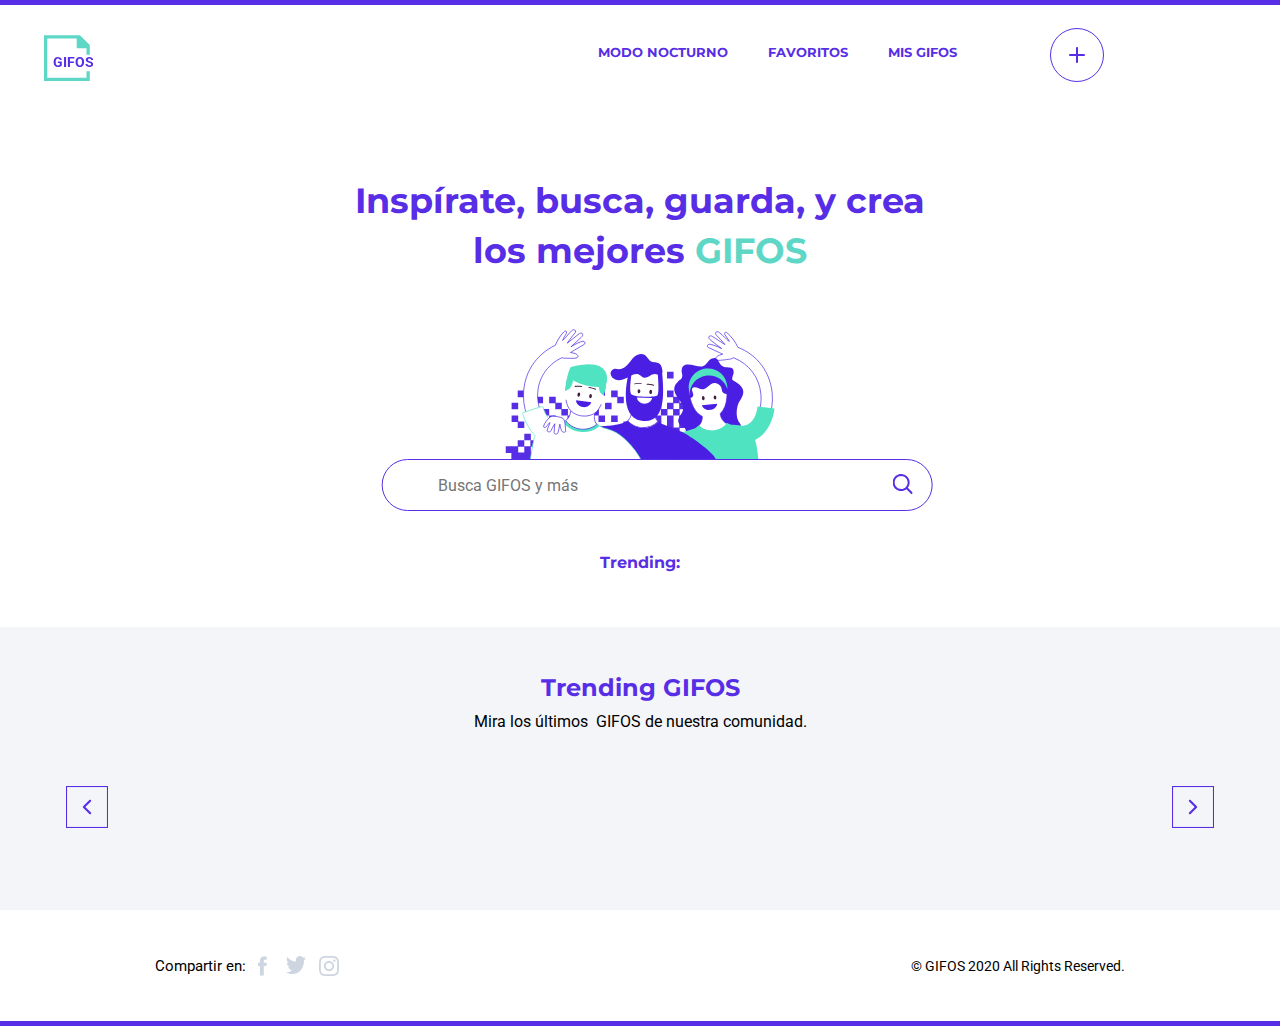
==== commit 06b3c57c: "Style updates on Home" ====
--- a/index.html
+++ b/index.html
@@ -77,7 +77,6 @@
                 </g>
             </svg>
 
-
         </div>
         <nav>
             <!-- <img class="hamburger" id="hamburger" src="./assets/burger.svg" alt="menu-button"> -->
@@ -87,18 +86,30 @@
 
             <ul class="menu" id="menu">
                 <li class="dark-mode mobile"><a href="javascript:void(0)" class="dark-mode-text">Modo Nocturno</a></li>
-                <!-- <li class="dark-mode desktop"><a href="javascript:void(0)" class="dark-mode-text">MODO NOCTURNO</a></li> -->
-                <li class="menu-separator"></li>
+                <li><a href="javascript:void(0)" class="desktop-hidden desktop-dark-mode-text">MODO NOCTURNO</a></li>
+                <li class="menu-separator"></li>
+
                 <li class="day-mode" id="hidden"><a href="javascript:void(0)" class="light-mode-text"></a></li>
+
                 <!-- <li class="menu-separator mobile-separator"></li> -->
-                <li><a href="/pages/favorites.html" class="mobile">Favoritos</a></li>
-                <!-- <li><a href="/pages/favorites.html">FAVORITOS</a></li> -->
+                <li class="mobile"><a href="/pages/favorites.html" class="mobile">Favoritos</a></li>
+                <li><a href="/pages/favorites.html" class="desktop-hidden">FAVORITOS</a></li>
                 <li class="menu-separator mobile-separator"></li>
-                <li><a href="/pages/my-gifos.html">Mis Gifos</a></li>
-                <!-- <li><a href="/pages/my-gifos.html">MIS GIFOS</a></li> -->
+
+                <li class="mobile"><a href="/pages/my-gifos.html">Mis Gifos</a></li>
+                <li><a href="/pages/my-gifos.html" class="desktop-hidden">MIS GIFOS</a></li>
+
                 <li class="menu-separator mobile-separator"></li>
                 <li class="mobile"><a href="/pages/create-gifo.html">Crear Gifos</a></li>
-                <!-- <li class="mobile"><a href="/pages/create-gifo.html">CREAR GIFOS</a></li> -->
+                <!-- <li class=><a href="/pages/create-gifo.html" class="desktop-hidden">CREAR GIFOS</a></li> -->
+
+                <li class="desktop-hidden">
+                    <a href="./pages/create-gifo.html">
+                        <div class="floating-button-container">
+                            <div class="floating__button"></div>
+                        </div>
+                    </a>
+                </li>
             </ul>
 
             <!-- <ul>
@@ -127,11 +138,11 @@
                         aria-label="Crear gifo"></a></li>
             </ul> -->
 
-            <a href="./pages/create-gifo.html">
+            <!-- <a href="./pages/create-gifo.html">
                 <div class="floating-button-container">
                     <div class="floating__button">+</div>
                 </div>
-            </a>
+            </a> -->
         </nav>
 
     </header>
--- a/css/main.css
+++ b/css/main.css
@@ -30,6 +30,12 @@
   --twitter-icon-hover: url('../../assets/icon-twitter-hover.svg');
   --instagram-icon: url('../../assets/icon_instagram.svg');
   --instagram-icon-hover: url('../../assets/icon_instagram-hover.svg');
+  --create-gif-button: url('../../assets/button-crear-gifo.svg');
+  --create-gif-button-hover: url('../../assets/CTA-crear-gifo-hover.svg');
+  --slider-button-right: url('../../assets/Button-Slider-right.svg');
+  --slider-button-right-hover: url('../../assets/Button-Slider-right-hover.svg');
+  --slider-button-left: url('../../assets/button-slider-left.svg');
+  --slider-button-left-hover: url('../../assets/button-slider-left-hover.svg');
 }
 
 .dark-mode {
@@ -59,6 +65,12 @@
   --twitter-icon-hover: url('../../assets/icon_twitter_noc.svg');
   --instagram-icon: url('../../assets/icon_instagram.svg');
   --instagram-icon-hover: url('../../assets/icon_instagram_noc.svg');
+  --create-gif-button: url('../../assets/CTA-crar-gifo-modo-noc.svg');
+  --create-gif-button-hover: url('../../assets/CTA-crear-gifo-hover-modo-noc.svg');
+  --slider-button-right: url('../../assets/button-slider-right-md-noct.svg');
+  --slider-button-right-hover: url('../../assets/Button-Slider-right-hover.svg');
+  --slider-button-left: url('../../assets/button-slider-left-md-noct.svg');
+  --slider-button-left-hover: url('../../assets/button-slider-left-hover.svg');
 }
 
 /*Resets */
@@ -270,8 +282,27 @@
   background-color: var(--background-main-color);
 }
 
+@media screen and (min-width: 980px) {
+  footer {
+    display: -webkit-box;
+    display: -ms-flexbox;
+    display: flex;
+    -webkit-box-pack: justify;
+        -ms-flex-pack: justify;
+            justify-content: space-between;
+    height: 116px;
+    padding: 0 155px;
+  }
+}
+
 .footer-social-container {
   padding-top: 46px;
+}
+
+@media screen and (min-width: 980px) {
+  .footer-social-container {
+    padding-top: 0px;
+  }
 }
 
 .footer-social-container h3 {
@@ -296,6 +327,12 @@
   width: 100px;
   padding-top: 24px;
   margin: 0 auto;
+}
+
+@media screen and (min-width: 980px) {
+  .footer-social-container .social-icon-container {
+    padding-top: 0;
+  }
 }
 
 .footer-social-container .social-icon-container a {
@@ -357,6 +394,21 @@
   text-align: center;
   padding-top: 46px;
   padding-bottom: 12px;
+}
+
+@media screen and (min-width: 980px) {
+  .footer-social-container {
+    display: -webkit-inline-box;
+    display: -ms-inline-flexbox;
+    display: inline-flex;
+    -webkit-box-orient: horizontal;
+    -webkit-box-direction: normal;
+        -ms-flex-direction: row;
+            flex-direction: row;
+  }
+  .footer-social-container h3 {
+    margin: auto 0;
+  }
 }
 
 /*Header*/
@@ -451,6 +503,9 @@
     -webkit-box-pack: justify;
         -ms-flex-pack: justify;
             justify-content: space-between;
+    -webkit-box-align: end;
+        -ms-flex-align: end;
+            align-items: flex-end;
   }
 }
 
@@ -504,6 +559,12 @@
   width: 0;
 }
 
+@media screen and (min-width: 980px) {
+  ul#menu li a::after {
+    bottom: 20px;
+  }
+}
+
 ul#menu li a:hover::after {
   width: 100%;
   left: 0;
@@ -548,19 +609,10 @@
 }
 
 /*Floating Action Button*/
-.floating__button {
-  border-radius: 100%;
-  background-color: white;
-  width: 54px;
-  height: 54px;
-  color: var(--primary-color);
-  outline: none;
-  border: 1px solid var(--primary-color);
-  display: none;
-}
-
 @media screen and (min-width: 980px) {
   .floating__button {
+    width: 54px;
+    height: 54px;
     display: -webkit-box;
     display: -ms-flexbox;
     display: flex;
@@ -573,24 +625,47 @@
     font-size: 30px;
     font-weight: 700;
     cursor: pointer;
+    background-image: var(--create-gif-button);
   }
 }
 
 @media screen and (min-width: 980px) {
   .floating__button:hover {
-    background-color: var(--primary-color);
-    color: white;
+    background-image: var(--create-gif-button-hover);
     -webkit-transition: all ease 0.3s;
     transition: all ease 0.3s;
   }
 }
 
-.kc_fab_main_btn:focus {
-  -webkit-transform: scale(1.1);
-          transform: scale(1.1);
-  transform: rotate(45deg);
-  -ms-transform: rotate(45deg);
-  -webkit-transform: rotate(45deg);
+ul li {
+  list-style: none;
+}
+
+.desktop-hidden {
+  display: none;
+}
+
+@media screen and (min-width: 980px) {
+  .mobile {
+    display: none;
+  }
+  ul#menu li a {
+    top: 0;
+    color: var(--primary-color);
+    font-size: 13px;
+    margin: 0 20px;
+  }
+  .menu-separator {
+    display: none;
+  }
+  .desktop-hidden {
+    display: -webkit-box;
+    display: -ms-flexbox;
+    display: flex;
+    -webkit-box-pack: justify;
+        -ms-flex-pack: justify;
+            justify-content: space-between;
+  }
 }
 
 .favoritos__title--container {
@@ -887,8 +962,7 @@
 
 @media screen and (min-width: 980px) {
   .hero__container h1 {
-    max-width: 600px;
-    height: 100px;
+    width: 100%;
     font-size: 35px;
     line-height: 50px;
     text-align: center;
@@ -907,6 +981,12 @@
 
 .hero__container .hero__container-gifos {
   color: #5ED7C6;
+}
+
+@media screen and (min-width: 980px) {
+  .hero__container .hero__title--container {
+    width: 600px;
+  }
 }
 
 .hero-search-bar-container {
@@ -1239,10 +1319,6 @@
 
 #dark-mode-gray__header svg #GIFOS {
   fill: white;
-}
-
-#dark-mode-gray__header .floating__button {
-  border: none;
 }
 
 #dark-mode-gray__header a {
@@ -1967,12 +2043,12 @@
     height: 42px;
     width: 42px;
     margin-right: 15px;
-    background-image: url("../../assets/button-slider-left.svg");
+    background-image: var(--slider-button-left);
     background-repeat: no-repeat;
     background-size: cover;
   }
   .trending-gifos .arrow-left:hover {
-    background-image: url("../../assets/button-slider-left-hover.svg");
+    background-image: var(--slider-button-left-hover);
   }
 }
 
@@ -1986,12 +2062,12 @@
     height: 42px;
     width: 42px;
     margin-left: 25px;
-    background-image: url("../../assets/Button-Slider-right.svg");
+    background-image: var(--slider-button-right);
     background-repeat: no-repeat;
     background-size: cover;
   }
   .trending-gifos .arrow-right:hover {
-    background-image: url("../../assets/Button-Slider-right-hover.svg");
+    background-image: var(--slider-button-right-hover);
   }
 }
 
@@ -2046,7 +2122,7 @@
 }
 
 .trending-gifos-slider-container {
-  width: 100%;
+  width: 80%;
   scrollbar-width: none;
   white-space: nowrap;
   overflow-x: auto;
@@ -2156,6 +2232,17 @@
     margin: 0 auto;
     grid-gap: 25px;
   }
+}
+
+@media screen and (min-width: 499px) and (min-width: 980px) {
+  .search-results-container .search-results {
+    -ms-grid-columns: (minmax(220px, 300px))[4];
+        grid-template-columns: repeat(4, minmax(220px, 300px));
+    gap: 20px;
+  }
+}
+
+@media screen and (min-width: 499px) {
   .search-results-container .search-results .search-results__gif-container {
     height: 120px;
     width: 100%;
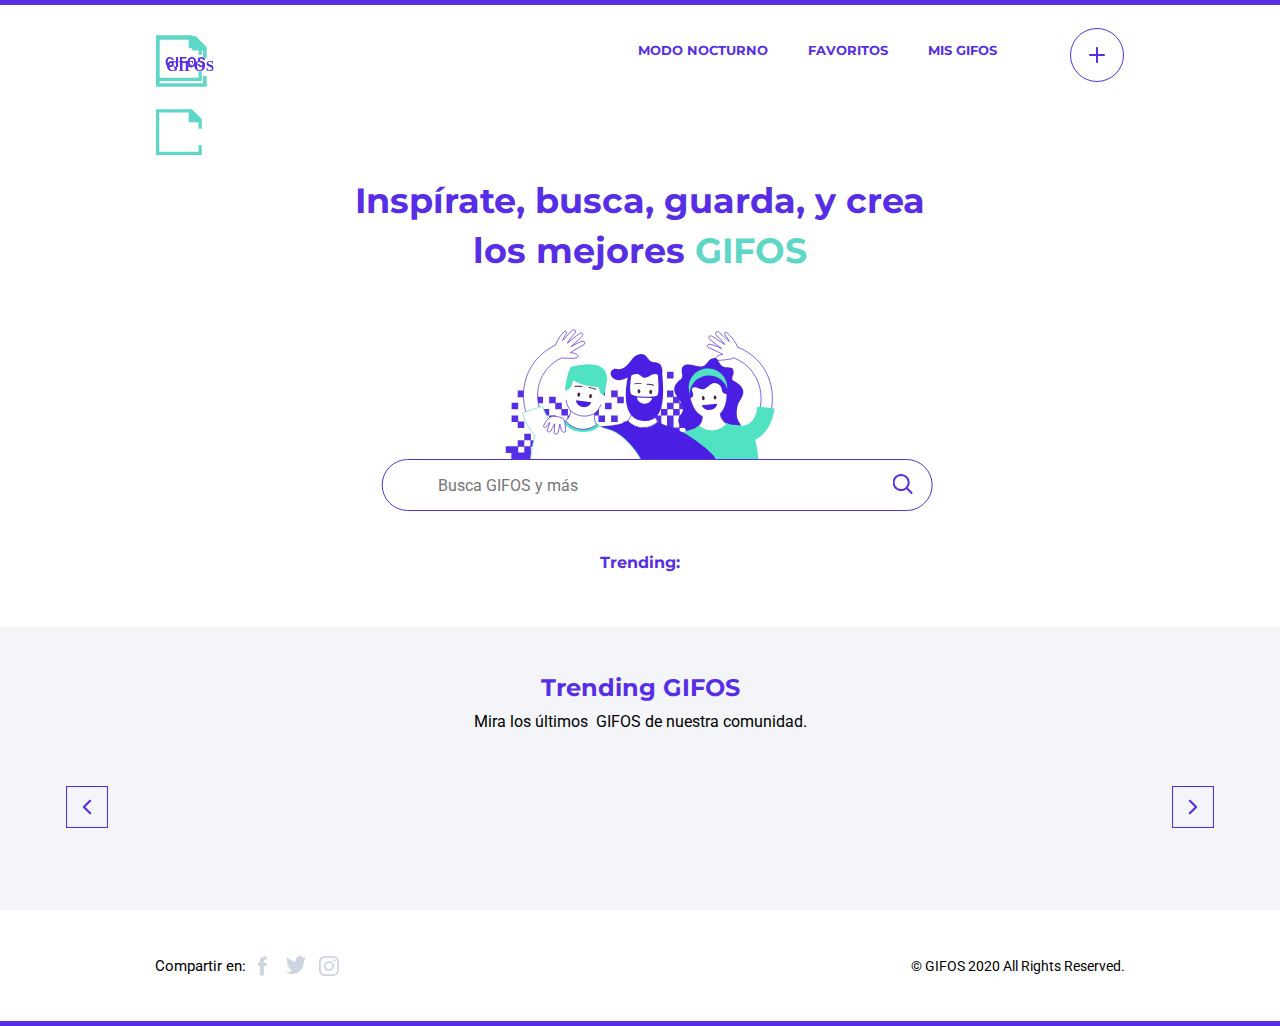
==== commit 71dcdd3b: "Update" ====
--- a/index.html
+++ b/index.html
@@ -15,67 +15,69 @@
     <header class="header">
         <div class="logo__container">
 
-            <!--Desktop light mode-->
-            <svg width="48.8px" id="logo-desktop__light-mode" height="48.8px" viewBox="0 0 63 60" version="1.1"
-                xmlns="http://www.w3.org/2000/svg" xmlns:xlink="http://www.w3.org/1999/xlink">
-                <defs>
-                    <polygon id="path-1"
-                        points="0.494619458 0.526112695 58.2715334 0.526112695 58.2715334 24.1695652 0.494619458 24.1695652">
-                    </polygon>
-                </defs>
-                <g id="GIFOS" stroke="none" stroke-width="1" fill="none" fill-rule="evenodd">
-                    <g id="00-UI-Kit" transform="translate(-156.000000, -2463.000000)">
-                        <g id="logo-desktop" transform="translate(156.000000, 2463.000000)">
-                            <g id="Group-5">
-                                <polygon id="Fill-1" fill="#5ED7C6"
-                                    points="0 -0.0002 0 59.1084314 59.1086314 59.1084314 59.1086314 46.4422961 54.8865863 46.4422961 54.8865863 54.8863863 4.2220451 54.8863863 4.2220451 4.2218451 42.220451 4.2218451 42.220451 16.8879804 54.8865863 16.8879804 54.8865863 25.332915 59.1086314 25.332915 59.1086314 12.6659353 46.4424961 -0.0002">
-                                </polygon>
-                                <g id="Group-4" transform="translate(9.000000, 20.000000)">
-                                    <mask id="mask-2" fill="white">
-                                        <use xlink:href="#path-1"></use>
-                                    </mask>
-                                    <g id="Clip-3"></g>
-                                    <text id="GIFOS" mask="url(#mask-2)" font-family="Roboto-Black, Roboto"
-                                        font-size="18" font-weight="700" fill="#572EE5">
-                                        <tspan x="3" y="21" class="logo__text">GIFOS</tspan>
-                                    </text>
+            <!--Desktop light mode Logo-->
+            <a href="/"><svg class="main-logo" width="48.8px" id="logo-desktop__light-mode" height="48.8px"
+                    viewBox="0 0 63 60" version="1.1" xmlns="http://www.w3.org/2000/svg"
+                    xmlns:xlink="http://www.w3.org/1999/xlink">
+                    <defs>
+                        <polygon id="path-1"
+                            points="0.494619458 0.526112695 58.2715334 0.526112695 58.2715334 24.1695652 0.494619458 24.1695652">
+                        </polygon>
+                    </defs>
+                    <g id="GIFOS" stroke="none" stroke-width="1" fill="none" fill-rule="evenodd">
+                        <g id="00-UI-Kit" transform="translate(-156.000000, -2463.000000)">
+                            <g id="logo-desktop" transform="translate(156.000000, 2463.000000)">
+                                <g id="Group-5">
+                                    <polygon id="Fill-1" fill="#5ED7C6"
+                                        points="0 -0.0002 0 59.1084314 59.1086314 59.1084314 59.1086314 46.4422961 54.8865863 46.4422961 54.8865863 54.8863863 4.2220451 54.8863863 4.2220451 4.2218451 42.220451 4.2218451 42.220451 16.8879804 54.8865863 16.8879804 54.8865863 25.332915 59.1086314 25.332915 59.1086314 12.6659353 46.4424961 -0.0002">
+                                    </polygon>
+                                    <g id="Group-4" transform="translate(9.000000, 20.000000)">
+                                        <mask id="mask-2" fill="white">
+                                            <use xlink:href="#path-1"></use>
+                                        </mask>
+                                        <g id="Clip-3"></g>
+                                        <text id="GIFOS" mask="url(#mask-2)" font-family="Roboto-Black, Roboto"
+                                            font-size="18" font-weight="700" fill="#572EE5">
+                                            <tspan x="3" y="21" class="logo__text">GIFOS</tspan>
+                                        </text>
+                                    </g>
                                 </g>
                             </g>
                         </g>
                     </g>
-                </g>
-            </svg>
-
-            <!--Desktop dark mode-->
-            <svg width="48.8px" height="48.8px" class="logo__desktop--noc hidden" viewBox="0 0 63 60" version="1.1"
-                xmlns="http://www.w3.org/2000/svg" xmlns:xlink="http://www.w3.org/1999/xlink">
-                <defs>
-                    <polygon id="path-1"
-                        points="0.494619458 0.526112695 58.2715334 0.526112695 58.2715334 24.1695652 0.494619458 24.1695652">
-                    </polygon>
-                </defs>
-                <g id="GIFOS" stroke="none" stroke-width="1" fill="none" fill-rule="evenodd">
-                    <g id="16-UI-Kit-Modo-Nocturno" transform="translate(-156.000000, -305.000000)">
-                        <g id="Logo-modo-noc" transform="translate(156.000000, 305.000000)">
-                            <g id="Group-5">
-                                <polygon id="Fill-1" fill="#5ED7C6"
-                                    points="0 -0.0002 0 59.1084314 59.1086314 59.1084314 59.1086314 46.4422961 54.8865863 46.4422961 54.8865863 54.8863863 4.2220451 54.8863863 4.2220451 4.2218451 42.220451 4.2218451 42.220451 16.8879804 54.8865863 16.8879804 54.8865863 25.332915 59.1086314 25.332915 59.1086314 12.6659353 46.4424961 -0.0002">
-                                </polygon>
-                                <g id="Group-4" transform="translate(9.000000, 20.000000)">
-                                    <mask id="mask-2" fill="white">
-                                        <use xlink:href="#path-1"></use>
-                                    </mask>
-                                    <g id="Clip-3"></g>
-                                    <text id="GIFOS" mask="url(#mask-2)" font-family="Roboto-Black, Roboto"
-                                        font-size="18" font-weight="700" fill="#FFFFFF">
-                                        <tspan x="3" y="21">GIFOS</tspan>
-                                    </text>
+                </svg></a>
+
+            <!--Desktop dark mode Logo-->
+            <a href="/"><svg class="main-logo" width="48.8px" height="48.8px" class="logo__desktop--noc hidden"
+                    viewBox="0 0 63 60" version="1.1" xmlns="http://www.w3.org/2000/svg"
+                    xmlns:xlink="http://www.w3.org/1999/xlink">
+                    <defs>
+                        <polygon id="path-1"
+                            points="0.494619458 0.526112695 58.2715334 0.526112695 58.2715334 24.1695652 0.494619458 24.1695652">
+                        </polygon>
+                    </defs>
+                    <g id="GIFOS" stroke="none" stroke-width="1" fill="none" fill-rule="evenodd">
+                        <g id="16-UI-Kit-Modo-Nocturno" transform="translate(-156.000000, -305.000000)">
+                            <g id="Logo-modo-noc" transform="translate(156.000000, 305.000000)">
+                                <g id="Group-5">
+                                    <polygon id="Fill-1" fill="#5ED7C6"
+                                        points="0 -0.0002 0 59.1084314 59.1086314 59.1084314 59.1086314 46.4422961 54.8865863 46.4422961 54.8865863 54.8863863 4.2220451 54.8863863 4.2220451 4.2218451 42.220451 4.2218451 42.220451 16.8879804 54.8865863 16.8879804 54.8865863 25.332915 59.1086314 25.332915 59.1086314 12.6659353 46.4424961 -0.0002">
+                                    </polygon>
+                                    <g id="Group-4" transform="translate(9.000000, 20.000000)">
+                                        <mask id="mask-2" fill="white">
+                                            <use xlink:href="#path-1"></use>
+                                        </mask>
+                                        <g id="Clip-3"></g>
+                                        <text id="GIFOS" mask="url(#mask-2)" font-family="Roboto-Black, Roboto"
+                                            font-size="18" font-weight="700" fill="#FFFFFF">
+                                            <tspan x="3" y="21">GIFOS</tspan>
+                                        </text>
+                                    </g>
                                 </g>
                             </g>
                         </g>
                     </g>
-                </g>
-            </svg>
+                </svg></a>
 
         </div>
         <nav>
@@ -104,11 +106,11 @@
                 <!-- <li class=><a href="/pages/create-gifo.html" class="desktop-hidden">CREAR GIFOS</a></li> -->
 
                 <li class="desktop-hidden">
-                    <a href="./pages/create-gifo.html">
-                        <div class="floating-button-container">
-                            <div class="floating__button"></div>
-                        </div>
-                    </a>
+
+                    <div class="floating-button-container">
+                        <div class="floating__button" onclick=createGif()></div>
+                    </div>
+
                 </li>
             </ul>
 
@@ -231,6 +233,15 @@
     <div class="border-bottom"></div>
 
     <script type="module" src="./js/main.js"></script>
+    <script>
+        function createGif() {
+            window.location.href = "/pages/create-gifo.html";
+        }
+
+        function toHome() {
+            window.location.href = "/";
+        }
+    </script>
 </body>
 
 </html>--- a/css/main.css
+++ b/css/main.css
@@ -36,6 +36,9 @@
   --slider-button-right-hover: url('../../assets/Button-Slider-right-hover.svg');
   --slider-button-left: url('../../assets/button-slider-left.svg');
   --slider-button-left-hover: url('../../assets/button-slider-left-hover.svg');
+  --create-gifo-text: black;
+  --camera: url('../../assets/camara.svg');
+  --tape: url('../../assets/pelicula.svg');
 }
 
 .dark-mode {
@@ -71,6 +74,9 @@
   --slider-button-right-hover: url('../../assets/Button-Slider-right-hover.svg');
   --slider-button-left: url('../../assets/button-slider-left-md-noct.svg');
   --slider-button-left-hover: url('../../assets/button-slider-left-hover.svg');
+  --create-gifo-text: white;
+  --camera: url('../../assets/camara-modo-noc.svg');
+  --tape: url('../../assets/pelicula-modo-noc.svg');
 }
 
 /*Resets */
@@ -97,7 +103,7 @@
 .title {
   line-height: 30px;
   font-family: "Montserrat", sans-serif;
-  color: #572EE5;
+  color: var(--primary-color);
   font-weight: 700;
   text-align: center;
 }
@@ -433,11 +439,18 @@
 
 .logo__container {
   margin-left: 22px;
-}
-
-.logo__container svg {
+  background-image: var(--desktop-logo);
+  background-repeat: no-repeat;
+  background-size: cover;
+  height: 60px;
+  width: 60px;
   margin-top: 29px;
-  margin-left: 22px;
+}
+
+@media screen and (min-width: 600px) {
+  .logo__container {
+    margin-left: 156px;
+  }
 }
 
 .logo__desktop, .logo__desktop--noc {
@@ -542,7 +555,7 @@
   text-decoration: none;
   position: relative;
   padding-bottom: 2px;
-  top: -21rem;
+  top: -20rem;
 }
 
 ul#menu li a::after {
@@ -572,7 +585,7 @@
 
 ul#menu a, a:active, .menu-separator {
   position: relative;
-  top: -21rem;
+  top: -20rem;
 }
 
 .menu-separator {
@@ -668,6 +681,15 @@
   }
 }
 
+.main-logo::after {
+  content: none;
+}
+
+.favoritos {
+  background-color: var(--background-main-color);
+  margin-top: -1px;
+}
+
 .favoritos__title--container {
   width: 100%;
   display: -webkit-box;
@@ -769,10 +791,27 @@
   display: -ms-grid;
   display: grid;
   position: relative;
-  gap: 30px;
-  -ms-grid-columns: (minmax(220px, 330px))[4];
-      grid-template-columns: repeat(4, minmax(220px, 330px));
-  padding: 0 156px;
+  gap: 20px;
+  -ms-grid-columns: (minmax(120px, 250px))[2];
+      grid-template-columns: repeat(2, minmax(120px, 250px));
+  padding: 0 15px;
+}
+
+@media screen and (min-width: 600px) {
+  .favorites-container {
+    -ms-grid-columns: (minmax(180px, 300px))[3];
+        grid-template-columns: repeat(3, minmax(180px, 300px));
+    padding: 0 15px;
+  }
+}
+
+@media screen and (min-width: 980px) {
+  .favorites-container {
+    -ms-grid-columns: (minmax(220px, 330px))[4];
+        grid-template-columns: repeat(4, minmax(220px, 330px));
+    gap: 20px;
+    padding: 0 156px;
+  }
 }
 
 .favorites-gif__container {
@@ -822,6 +861,7 @@
 
 .my-gifos {
   padding-top: 35px;
+  background-color: var(--background-main-color);
 }
 
 .my-gifos__title--container {
@@ -844,16 +884,18 @@
   position: relative;
   display: -ms-grid;
   display: grid;
-  -ms-grid-columns: (minmax(220px, 330px))[4];
-      grid-template-columns: repeat(4, minmax(220px, 330px));
+  -ms-grid-columns: (minmax(120px, 250px))[2];
+      grid-template-columns: repeat(2, minmax(120px, 250px));
   gap: 30px;
-  padding: 0 156px;
-}
-
-@media screen and (min-width: 499px) {
+  padding: 0 20px;
+  margin-top: 25px;
+}
+
+@media screen and (min-width: 600px) {
   .mis-gifos-gif-container {
     -ms-grid-columns: (auto)[4];
         grid-template-columns: repeat(4, auto);
+    margin-top: 25px;
   }
 }
 
@@ -1413,8 +1455,12 @@
   color: white;
 }
 
+.main {
+  background-color: var(--background-main-color);
+}
+
 .recording-section {
-  padding-top: 107px;
+  padding-top: 16px;
   display: -webkit-box;
   display: -ms-flexbox;
   display: flex;
@@ -1422,10 +1468,20 @@
   -webkit-box-direction: normal;
       -ms-flex-direction: row;
           flex-direction: row;
+  background-color: var(--background-main-color);
+  margin-bottom: -1px;
 }
 
 .recording-section .camera-column {
   display: none;
+}
+
+@media screen and (min-width: 980px) {
+  .recording-section .camera-column {
+    display: -webkit-box;
+    display: -ms-flexbox;
+    display: flex;
+  }
 }
 
 .recording-section .recording-column {
@@ -1462,7 +1518,7 @@
   position: relative;
   height: 390px;
   width: 100%;
-  border: 1px solid #572EE5;
+  border: 1px solid var(--primary-color);
   display: flex;
   justify-content: center;
   align-items: center;
@@ -1525,7 +1581,7 @@
   font-family: "Montserrat", sans-serif;
   font-weight: 700;
   font-size: 22px;
-  color: #572EE5;
+  color: var(--primary-color);
   text-align: center;
   line-height: 35px;
 }
@@ -1538,7 +1594,7 @@
   font-family: "Roboto", sans-serif;
   font-weight: 400;
   font-size: 14px;
-  color: black;
+  color: var(--create-gifo-text);
   text-align: center;
   line-height: 29px;
 }
@@ -1751,9 +1807,9 @@
   height: 32px;
   width: 32px;
   border-radius: 50%;
-  border: 1px solid #572EE5;
-  background-color: white;
-  color: #572EE5;
+  border: 1px solid var(--primary-color);
+  background-color: var(--background-main-color);
+  color: var(--primary-color);
   font-family: "Roboto", sans-serif;
   font-weight: 600;
   font-size: 18px;
@@ -1769,7 +1825,7 @@
 }
 
 .recording-section .recording-column .recording-state-container .steps-container .active {
-  background-color: #572EE5;
+  background-color: var(--primary-color);
   color: white;
 }
 
@@ -1780,7 +1836,7 @@
   font-family: "Montserrat", sans-serif;
   font-weight: 700;
   font-size: 15px;
-  color: #572EE5;
+  color: var(--primary-color);
   letter-spacing: 0;
   text-align: center;
   line-height: 22px;
@@ -1795,7 +1851,7 @@
   font-family: "Montserrat", sans-serif;
   font-weight: 700;
   font-size: 13px;
-  color: #572EE5;
+  color: var(--primary-color);
   letter-spacing: 0;
   text-align: center;
   cursor: pointer;
@@ -1826,6 +1882,12 @@
 
 .recording-section .tape-column {
   display: none;
+}
+
+@media screen and (min-width: 980px) {
+  .recording-section .tape-column {
+    display: block;
+  }
 }
 
 .bottom-line-container {
@@ -1842,14 +1904,15 @@
       -ms-flex: 100%;
           flex: 100%;
   padding: 0px 22px;
-  margin: 20px 0px;
+  padding: 20px 0px;
+  background-color: var(--background-main-color);
 }
 
 .bottom-line-container .bottom-line {
   width: 100%;
   height: 7px;
   border-radius: 10px;
-  background-color: #572EE5;
+  background-color: var(--primary-color);
 }
 
 .record-button-container {
@@ -1866,25 +1929,28 @@
       -ms-flex: 100%;
           flex: 100%;
   padding-bottom: 10px;
+  background-color: var(--background-main-color);
+  margin-top: -1px;
+  margin-bottom: -1px;
 }
 
 .record-button-container .button {
   width: 127px;
   height: 50px;
-  border: 1px solid #572EE5;
+  border: 1px solid var(--primary-color);
   border-radius: 25px;
   font-family: "Montserrat", sans-serif;
   font-weight: 700;
   font-size: 13px;
-  background-color: white;
-  color: #572EE5;
+  background-color: var(--background-main-color);
+  color: var(--primary-color);
   letter-spacing: 0;
   text-align: center;
 }
 
 .record-button-container .button:hover {
-  color: white;
-  background-color: #572EE5;
+  color: var(--background-main-color);
+  background-color: var(--primary-color);
   cursor: pointer;
 }
 
@@ -1917,7 +1983,7 @@
   display: none;
 }
 
-@media screen and (min-width: 499px) {
+@media screen and (min-width: 600px) {
   .recording-section {
     padding-left: 22px;
     padding-right: 22px;
@@ -1937,7 +2003,19 @@
     -webkit-box-align: center;
         -ms-flex-align: center;
             align-items: center;
-  }
+    display: none;
+  }
+}
+
+@media screen and (min-width: 600px) and (min-width: 980px) {
+  .recording-section .camera-column {
+    display: -webkit-box;
+    display: -ms-flexbox;
+    display: flex;
+  }
+}
+
+@media screen and (min-width: 600px) {
   .recording-section .camera-column .camera-container {
     display: -webkit-box;
     display: -ms-flexbox;
@@ -1954,7 +2032,7 @@
   .recording-section .camera-column .camera-container .camera-body {
     height: 162px;
     width: 123px;
-    background-image: url("../../assets/camara.svg");
+    background-image: var(--camera);
     background-repeat: no-repeat;
     background-size: contain;
     background-position: center;
@@ -1971,7 +2049,7 @@
     -webkit-box-flex: 60%;
         -ms-flex: 60%;
             flex: 60%;
-    padding: 0;
+    padding: 0px 22px;
   }
   .recording-section .recording-column .recording-container {
     height: 390px;
@@ -2005,15 +2083,30 @@
     -webkit-box-align: center;
         -ms-flex-align: center;
             align-items: center;
-  }
+    display: none;
+  }
+}
+
+@media screen and (min-width: 600px) and (min-width: 980px) {
+  .recording-section .tape-column {
+    display: -webkit-box;
+    display: -ms-flexbox;
+    display: flex;
+  }
+}
+
+@media screen and (min-width: 600px) {
   .recording-section .tape-column .tape-img {
-    background-image: url(../../assets/pelicula.svg);
+    background-image: var(--tape);
     background-position: center;
     background-repeat: no-repeat;
     background-size: contain;
     width: 142px;
     height: 88px;
   }
+}
+
+@media screen and (min-width: 600px) and (min-width: 980px) {
   .bottom-line-container .bottom-line {
     width: 70%;
   }
@@ -2151,6 +2244,13 @@
   margin-right: 29px;
 }
 
+@media screen and (min-width: 980px) {
+  .trending-gifos-gif__container {
+    height: 275px;
+    width: 357px;
+  }
+}
+
 .trending-gifos-gif__container .trending-gifos-gif {
   width: 100%;
   height: 100%;
@@ -2326,7 +2426,7 @@
   -ms-flex-line-pack: center;
       align-content: center;
   width: 100%;
-  margin: 39px 0px;
+  padding: 39px 0px;
 }
 
 .show-more-home {
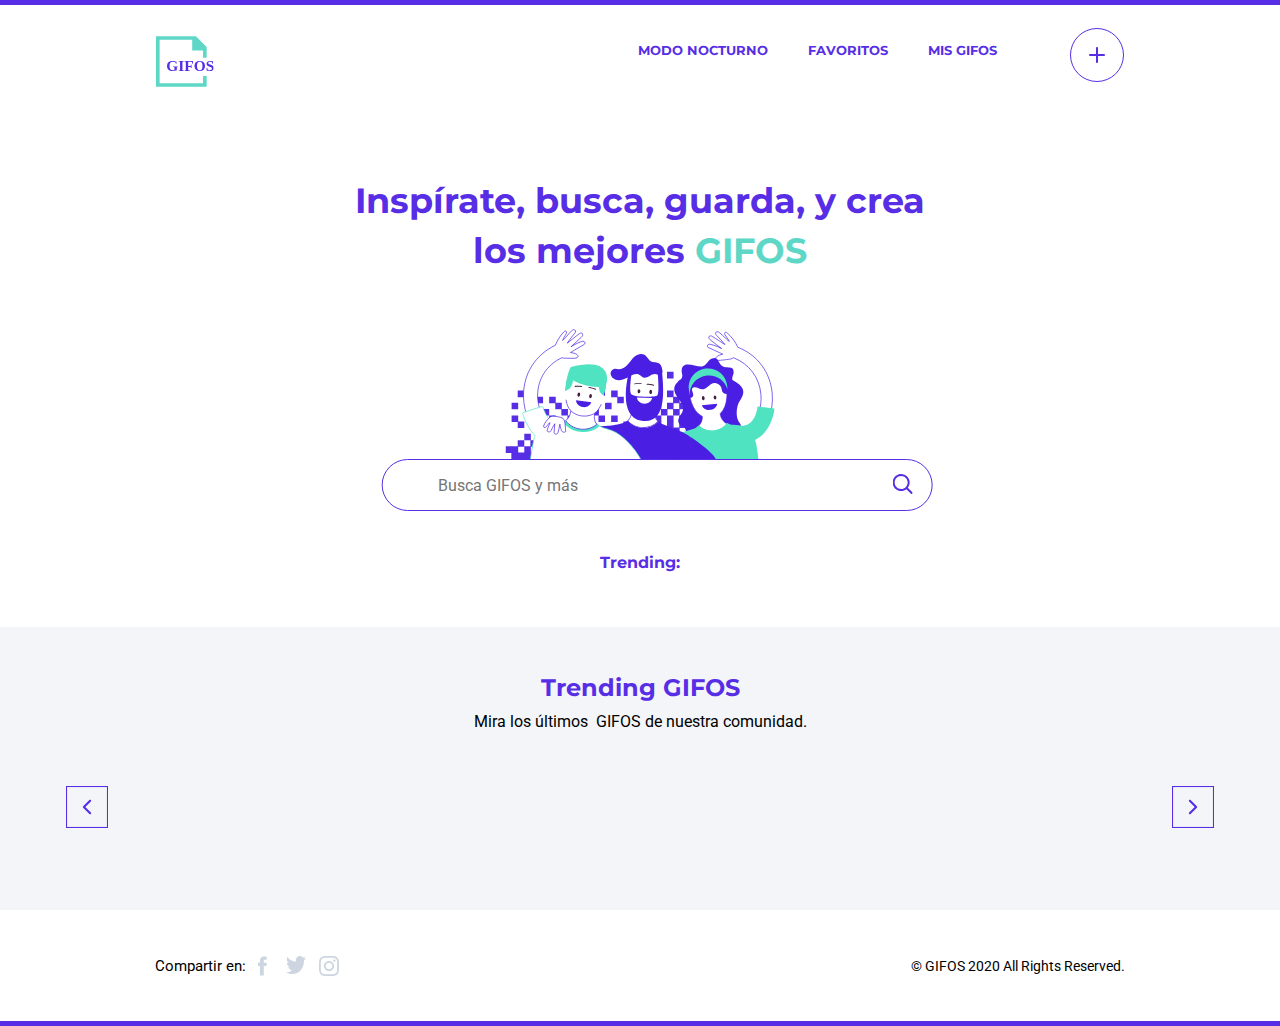
==== commit a73c3b03: "Update" ====
--- a/index.html
+++ b/index.html
@@ -13,72 +13,9 @@
 <body class="page-wrapper">
     <div class="border-top"></div>
     <header class="header">
-        <div class="logo__container">
-
-            <!--Desktop light mode Logo-->
-            <a href="/"><svg class="main-logo" width="48.8px" id="logo-desktop__light-mode" height="48.8px"
-                    viewBox="0 0 63 60" version="1.1" xmlns="http://www.w3.org/2000/svg"
-                    xmlns:xlink="http://www.w3.org/1999/xlink">
-                    <defs>
-                        <polygon id="path-1"
-                            points="0.494619458 0.526112695 58.2715334 0.526112695 58.2715334 24.1695652 0.494619458 24.1695652">
-                        </polygon>
-                    </defs>
-                    <g id="GIFOS" stroke="none" stroke-width="1" fill="none" fill-rule="evenodd">
-                        <g id="00-UI-Kit" transform="translate(-156.000000, -2463.000000)">
-                            <g id="logo-desktop" transform="translate(156.000000, 2463.000000)">
-                                <g id="Group-5">
-                                    <polygon id="Fill-1" fill="#5ED7C6"
-                                        points="0 -0.0002 0 59.1084314 59.1086314 59.1084314 59.1086314 46.4422961 54.8865863 46.4422961 54.8865863 54.8863863 4.2220451 54.8863863 4.2220451 4.2218451 42.220451 4.2218451 42.220451 16.8879804 54.8865863 16.8879804 54.8865863 25.332915 59.1086314 25.332915 59.1086314 12.6659353 46.4424961 -0.0002">
-                                    </polygon>
-                                    <g id="Group-4" transform="translate(9.000000, 20.000000)">
-                                        <mask id="mask-2" fill="white">
-                                            <use xlink:href="#path-1"></use>
-                                        </mask>
-                                        <g id="Clip-3"></g>
-                                        <text id="GIFOS" mask="url(#mask-2)" font-family="Roboto-Black, Roboto"
-                                            font-size="18" font-weight="700" fill="#572EE5">
-                                            <tspan x="3" y="21" class="logo__text">GIFOS</tspan>
-                                        </text>
-                                    </g>
-                                </g>
-                            </g>
-                        </g>
-                    </g>
-                </svg></a>
-
-            <!--Desktop dark mode Logo-->
-            <a href="/"><svg class="main-logo" width="48.8px" height="48.8px" class="logo__desktop--noc hidden"
-                    viewBox="0 0 63 60" version="1.1" xmlns="http://www.w3.org/2000/svg"
-                    xmlns:xlink="http://www.w3.org/1999/xlink">
-                    <defs>
-                        <polygon id="path-1"
-                            points="0.494619458 0.526112695 58.2715334 0.526112695 58.2715334 24.1695652 0.494619458 24.1695652">
-                        </polygon>
-                    </defs>
-                    <g id="GIFOS" stroke="none" stroke-width="1" fill="none" fill-rule="evenodd">
-                        <g id="16-UI-Kit-Modo-Nocturno" transform="translate(-156.000000, -305.000000)">
-                            <g id="Logo-modo-noc" transform="translate(156.000000, 305.000000)">
-                                <g id="Group-5">
-                                    <polygon id="Fill-1" fill="#5ED7C6"
-                                        points="0 -0.0002 0 59.1084314 59.1086314 59.1084314 59.1086314 46.4422961 54.8865863 46.4422961 54.8865863 54.8863863 4.2220451 54.8863863 4.2220451 4.2218451 42.220451 4.2218451 42.220451 16.8879804 54.8865863 16.8879804 54.8865863 25.332915 59.1086314 25.332915 59.1086314 12.6659353 46.4424961 -0.0002">
-                                    </polygon>
-                                    <g id="Group-4" transform="translate(9.000000, 20.000000)">
-                                        <mask id="mask-2" fill="white">
-                                            <use xlink:href="#path-1"></use>
-                                        </mask>
-                                        <g id="Clip-3"></g>
-                                        <text id="GIFOS" mask="url(#mask-2)" font-family="Roboto-Black, Roboto"
-                                            font-size="18" font-weight="700" fill="#FFFFFF">
-                                            <tspan x="3" y="21">GIFOS</tspan>
-                                        </text>
-                                    </g>
-                                </g>
-                            </g>
-                        </g>
-                    </g>
-                </svg></a>
-
+        <div class="index" onclick=toHome();>
+            <div class="logo__container">
+            </div>
         </div>
         <nav>
             <!-- <img class="hamburger" id="hamburger" src="./assets/burger.svg" alt="menu-button"> -->
--- a/css/main.css
+++ b/css/main.css
@@ -283,6 +283,10 @@
           transform: scale(0.98);
 }
 
+.index {
+  cursor: pointer;
+}
+
 footer {
   border-bottom: 5px solid var(--top-bottom-borders);
   background-color: var(--background-main-color);
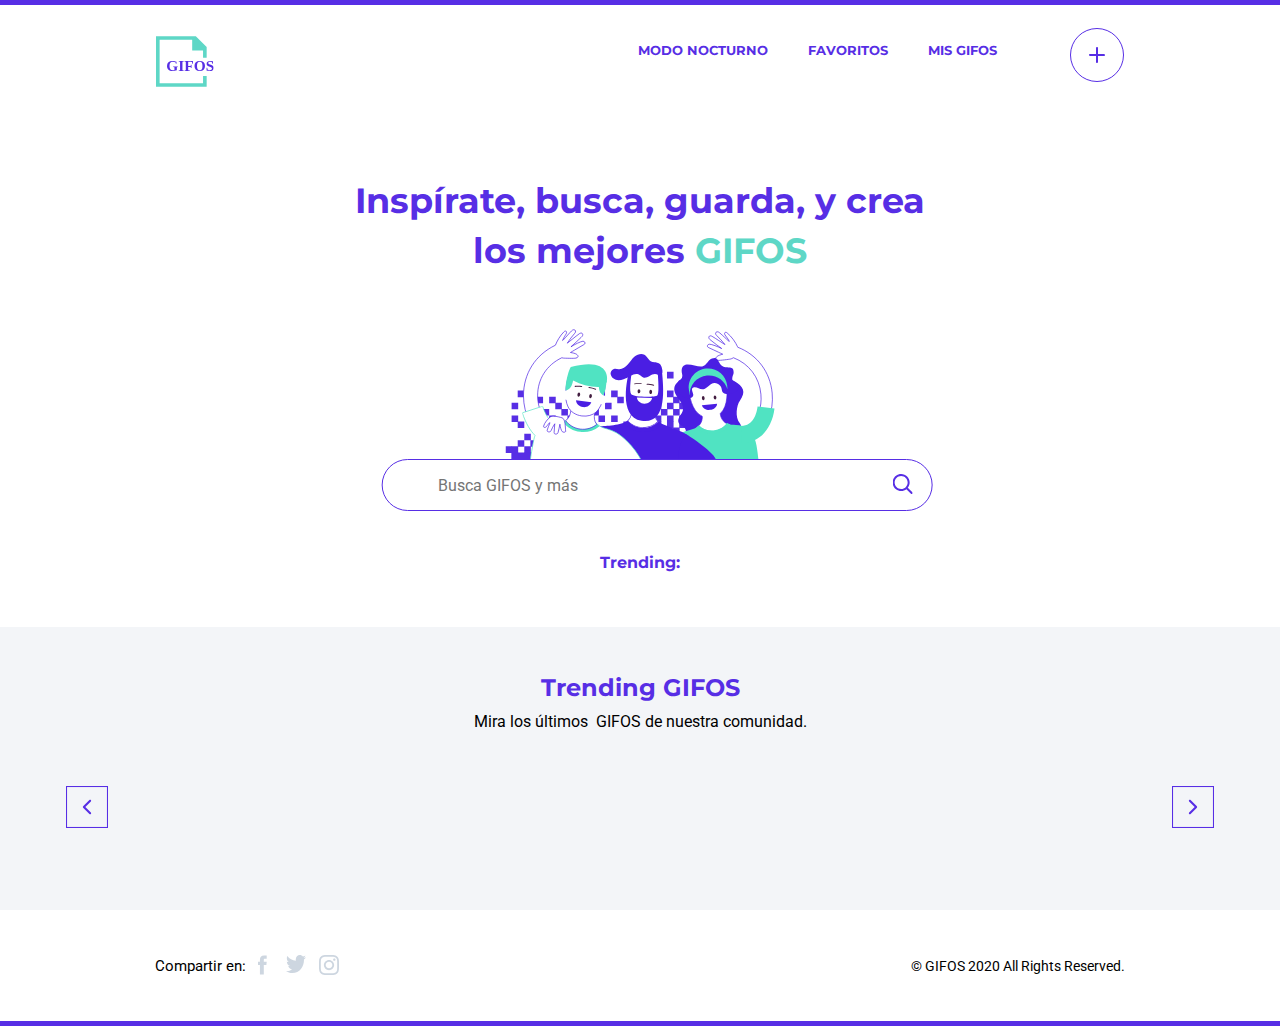
==== commit 68f28d7e: "Update to footer" ====
--- a/index.html
+++ b/index.html
@@ -18,11 +18,9 @@
             </div>
         </div>
         <nav>
-            <!-- <img class="hamburger" id="hamburger" src="./assets/burger.svg" alt="menu-button"> -->
+
             <div class="hamburger" id="hamburger"></div>
             <div class="hamburger-close"></div>
-
-
             <ul class="menu" id="menu">
                 <li class="dark-mode mobile"><a href="javascript:void(0)" class="dark-mode-text">Modo Nocturno</a></li>
                 <li><a href="javascript:void(0)" class="desktop-hidden desktop-dark-mode-text">MODO NOCTURNO</a></li>
@@ -30,7 +28,6 @@
 
                 <li class="day-mode" id="hidden"><a href="javascript:void(0)" class="light-mode-text"></a></li>
 
-                <!-- <li class="menu-separator mobile-separator"></li> -->
                 <li class="mobile"><a href="/pages/favorites.html" class="mobile">Favoritos</a></li>
                 <li><a href="/pages/favorites.html" class="desktop-hidden">FAVORITOS</a></li>
                 <li class="menu-separator mobile-separator"></li>
@@ -40,7 +37,6 @@
 
                 <li class="menu-separator mobile-separator"></li>
                 <li class="mobile"><a href="/pages/create-gifo.html">Crear Gifos</a></li>
-                <!-- <li class=><a href="/pages/create-gifo.html" class="desktop-hidden">CREAR GIFOS</a></li> -->
 
                 <li class="desktop-hidden">
 
@@ -50,38 +46,6 @@
 
                 </li>
             </ul>
-
-            <!-- <ul>
-                <li class="link link-mobile"><a href="javascript:void(0)" id="nocturne-mode-mobile">Modo Nocturno</a>
-                </li>
-                <li class="link link-desktop"><a href="javascript:void(0)" id="nocturne-mode-desktop">MODO NOCTURNO</a>
-                </li>
-
-                <li class="menu-separator"></li>
-
-                <li class="link link-mobile"><a href="./pages/favorites.html">Favoritos</a></li>
-                <li class="link link-desktop"><a href="./pages/favorites.html">FAVORITOS</a></li>
-
-                <li class="menu-separator"></li>
-
-                <li class="link link-mobile"><a href="./pages/my-gifos.html">Mis GIFOS</a></li>
-                <li class="link link-desktop"><a href="./pages/my-gifos.html">MIS GIFOS</a></li>
-
-                <li class="menu-separator"></li>
-
-                <li class="link link-mobile"><a href="./pages/create-gifo.html">Crear GIFO</a></li>
-
-                <li class="menu-separator"></li>
-
-                <li class="button-link"><a href="./pages/create-gifo.html" class="create-gifo-button"
-                        aria-label="Crear gifo"></a></li>
-            </ul> -->
-
-            <!-- <a href="./pages/create-gifo.html">
-                <div class="floating-button-container">
-                    <div class="floating__button">+</div>
-                </div>
-            </a> -->
         </nav>
 
     </header>
@@ -103,7 +67,6 @@
                     </ul>
 
                 </div>
-                <!-- <button type="submit" id="hero__search"><i class="fa fa-search hero__search"></i></button> -->
                 <i class="hero__search-icon" id="hero__search-icon"></i>
                 <i class="hero__search-toggle-icon" id="hero__search-toggle-icon"></i>
                 <i class="hero__cancel-search-icon" id="hero__cancel-search-icon"></i>
@@ -155,10 +118,14 @@
         <div class="footer-social-container">
             <h3>Compartir en:</h3>
             <div class="social-icon-container">
-                <a href="https://www.facebook.com/" target="_blank" title="Facebook" class="facebook-icon">
+                <a href="https://www.facebook.com/" target="_blank" title="Facebook">
+                    <div class="facebook-icon"></div>
                 </a>
-                <a href="https://www.twitter.com/" target="_blank" title="Twitter" class="twitter-icon"></a>
-                <a href="https://www.instagram.com/" target="_blank" title="Instagram" class="instagram-icon">
+                <a href="https://www.twitter.com/" target="_blank" title="Twitter">
+                    <div class="twitter-icon"></div>
+                </a>
+                <a href="https://www.instagram.com/" target="_blank" title="Instagram">
+                    <div class="instagram-icon"></div>
                 </a>
             </div>
         </div>
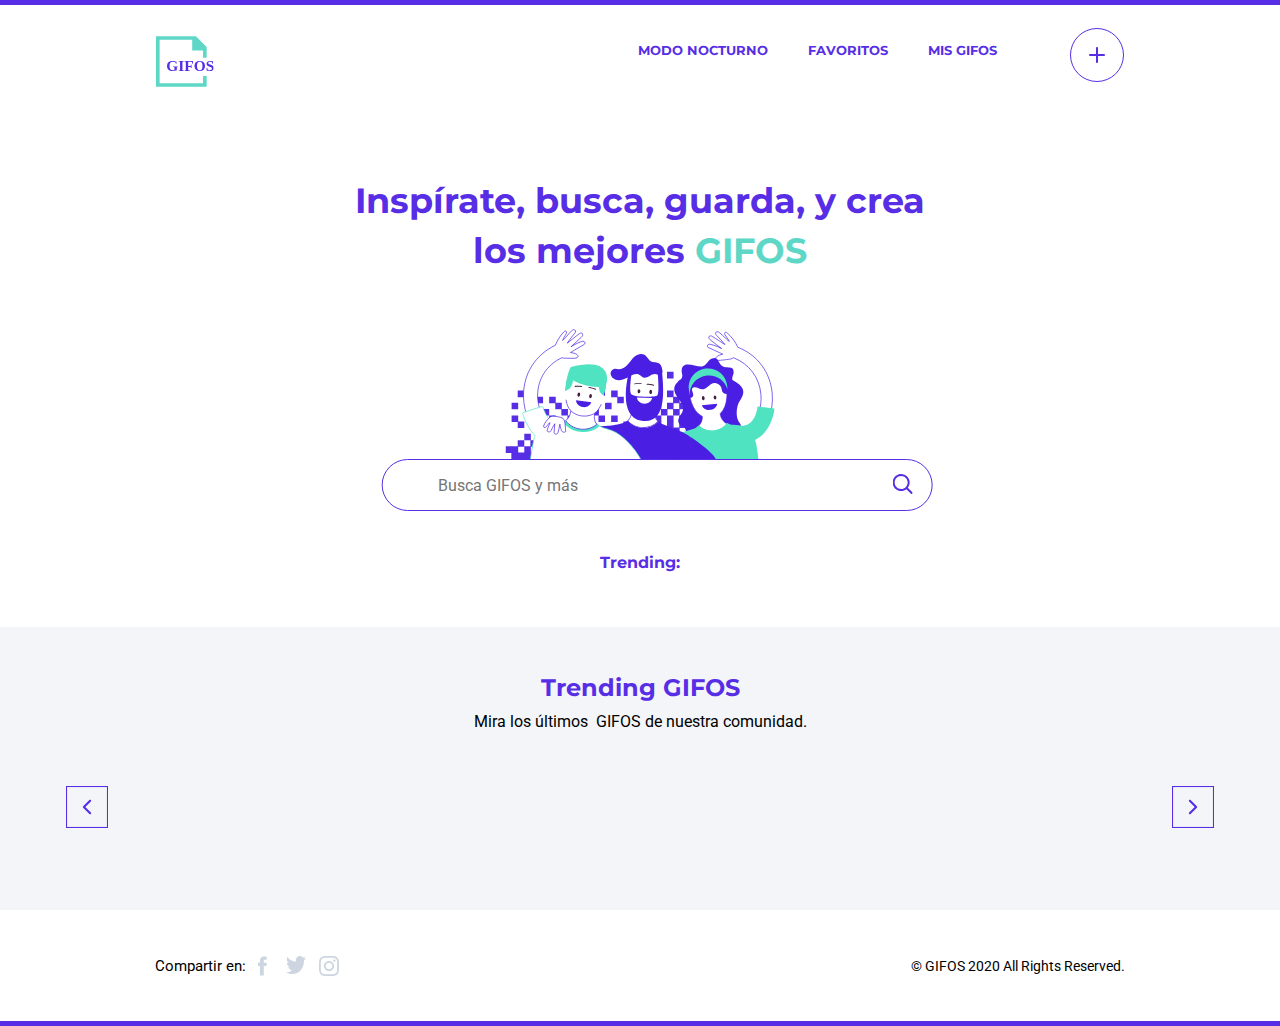
==== commit 0b80cdbb: "Update to footer" ====
--- a/index.html
+++ b/index.html
@@ -118,14 +118,11 @@
         <div class="footer-social-container">
             <h3>Compartir en:</h3>
             <div class="social-icon-container">
-                <a href="https://www.facebook.com/" target="_blank" title="Facebook">
-                    <div class="facebook-icon"></div>
+                <a href="https://www.facebook.com/" target="_blank" class="facebook-icon" title="Facebook">
                 </a>
-                <a href="https://www.twitter.com/" target="_blank" title="Twitter">
-                    <div class="twitter-icon"></div>
+                <a href="https://www.twitter.com/" target="_blank" class="twitter-icon" title="Twitter">
                 </a>
-                <a href="https://www.instagram.com/" target="_blank" title="Instagram">
-                    <div class="instagram-icon"></div>
+                <a href="https://www.instagram.com/" target="_blank" class="instagram-icon" title="Instagram">
                 </a>
             </div>
         </div>
